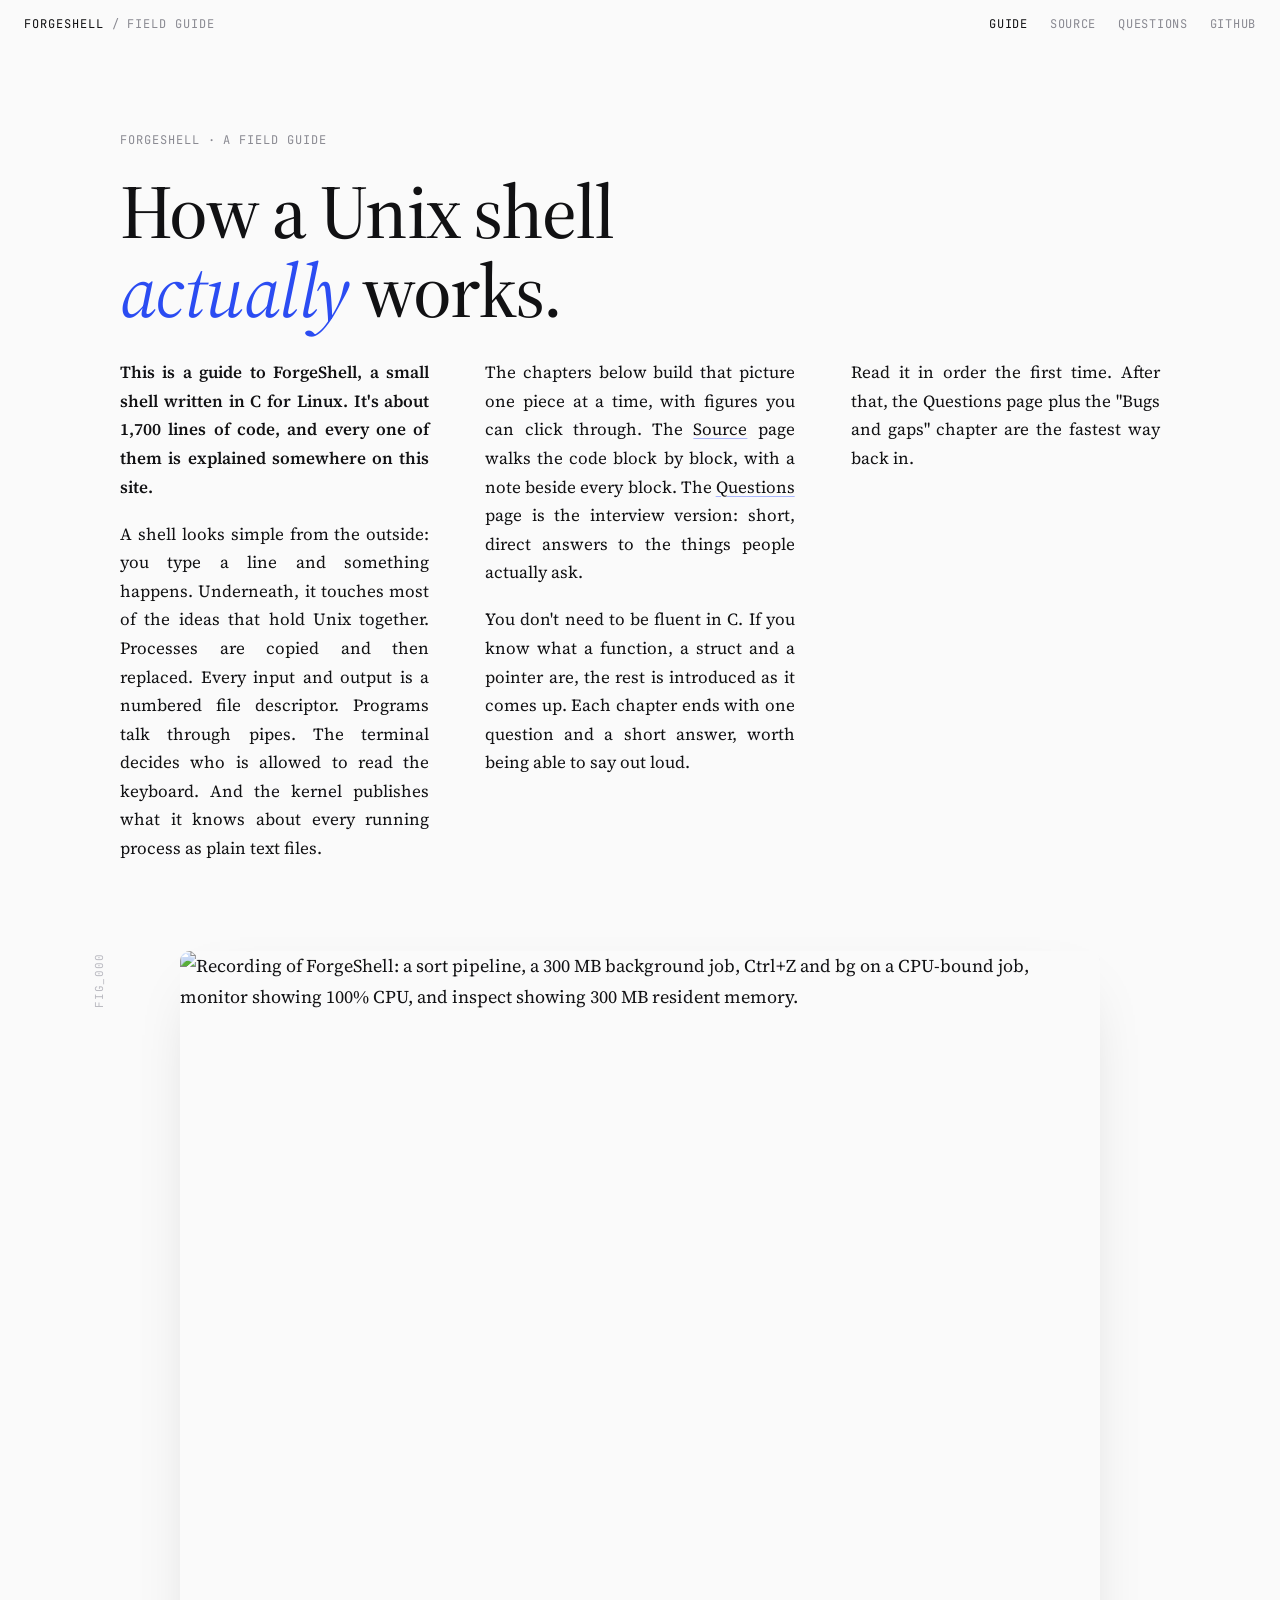
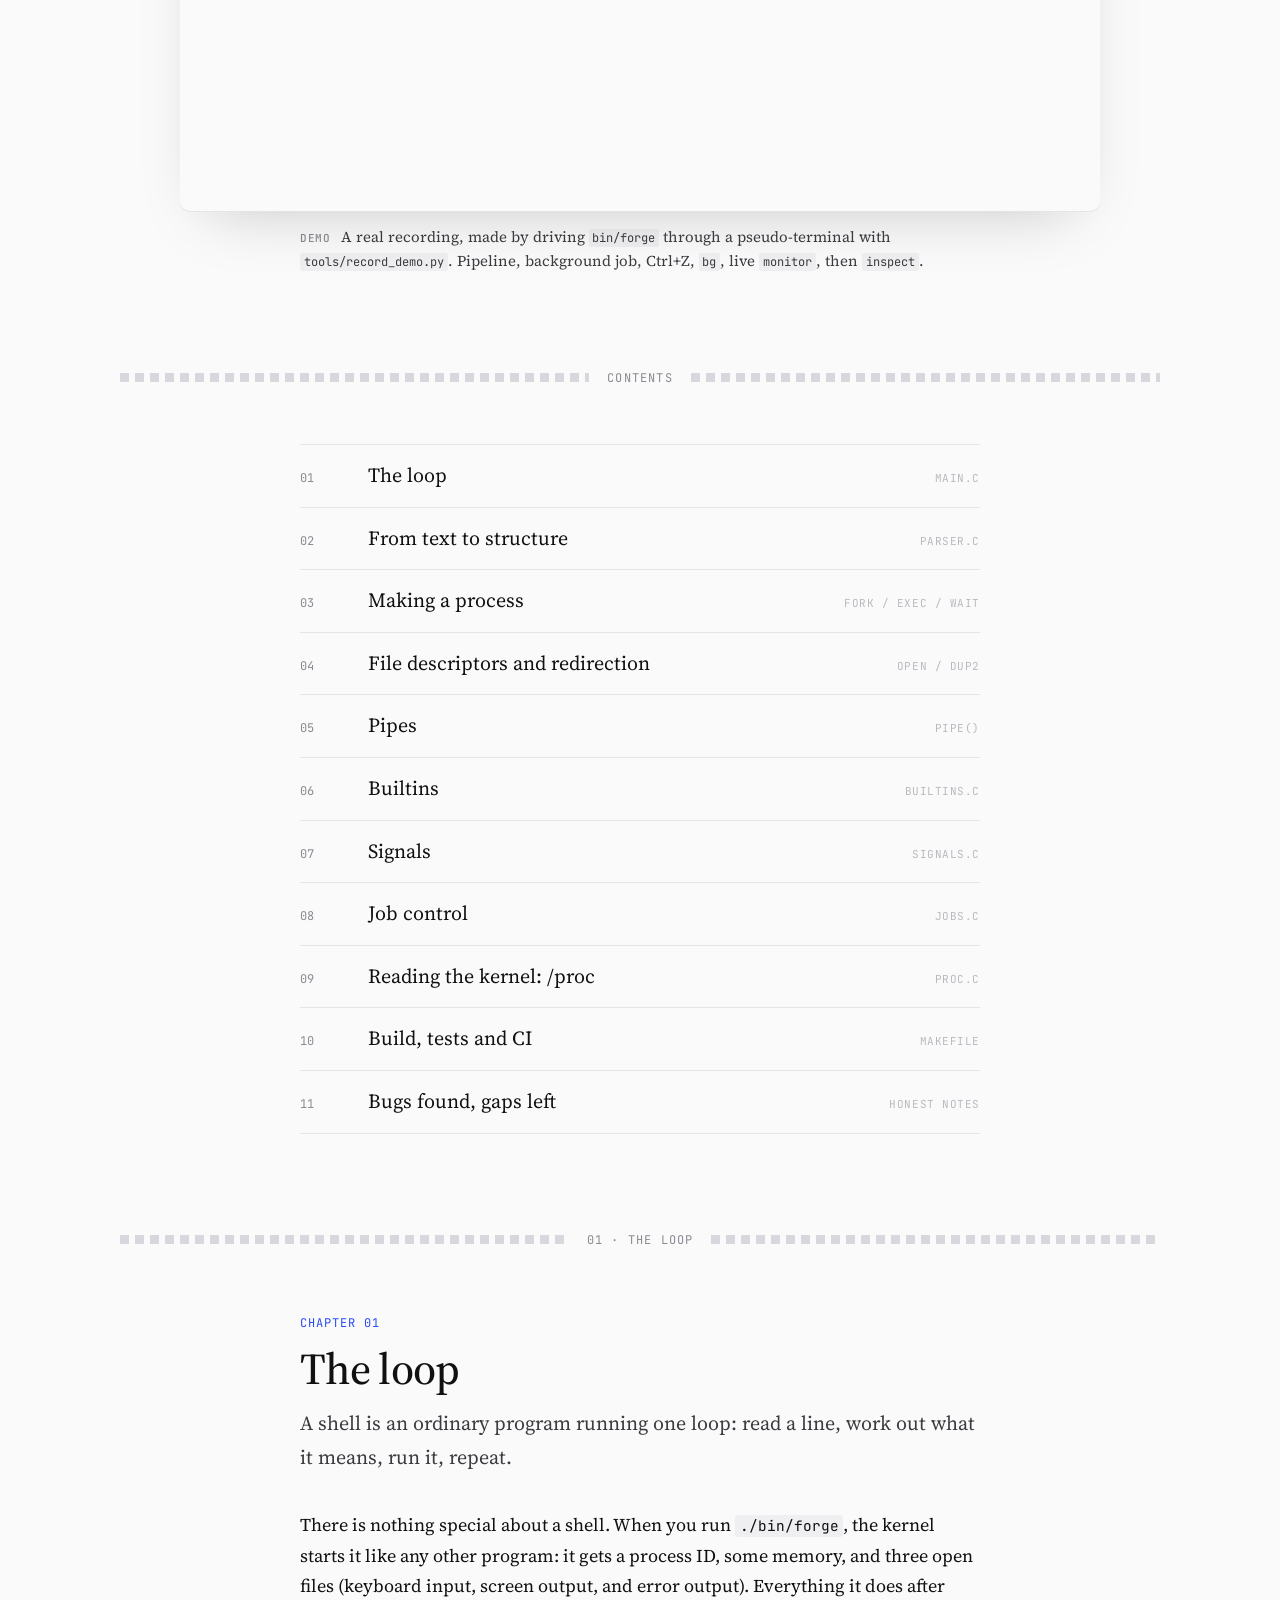
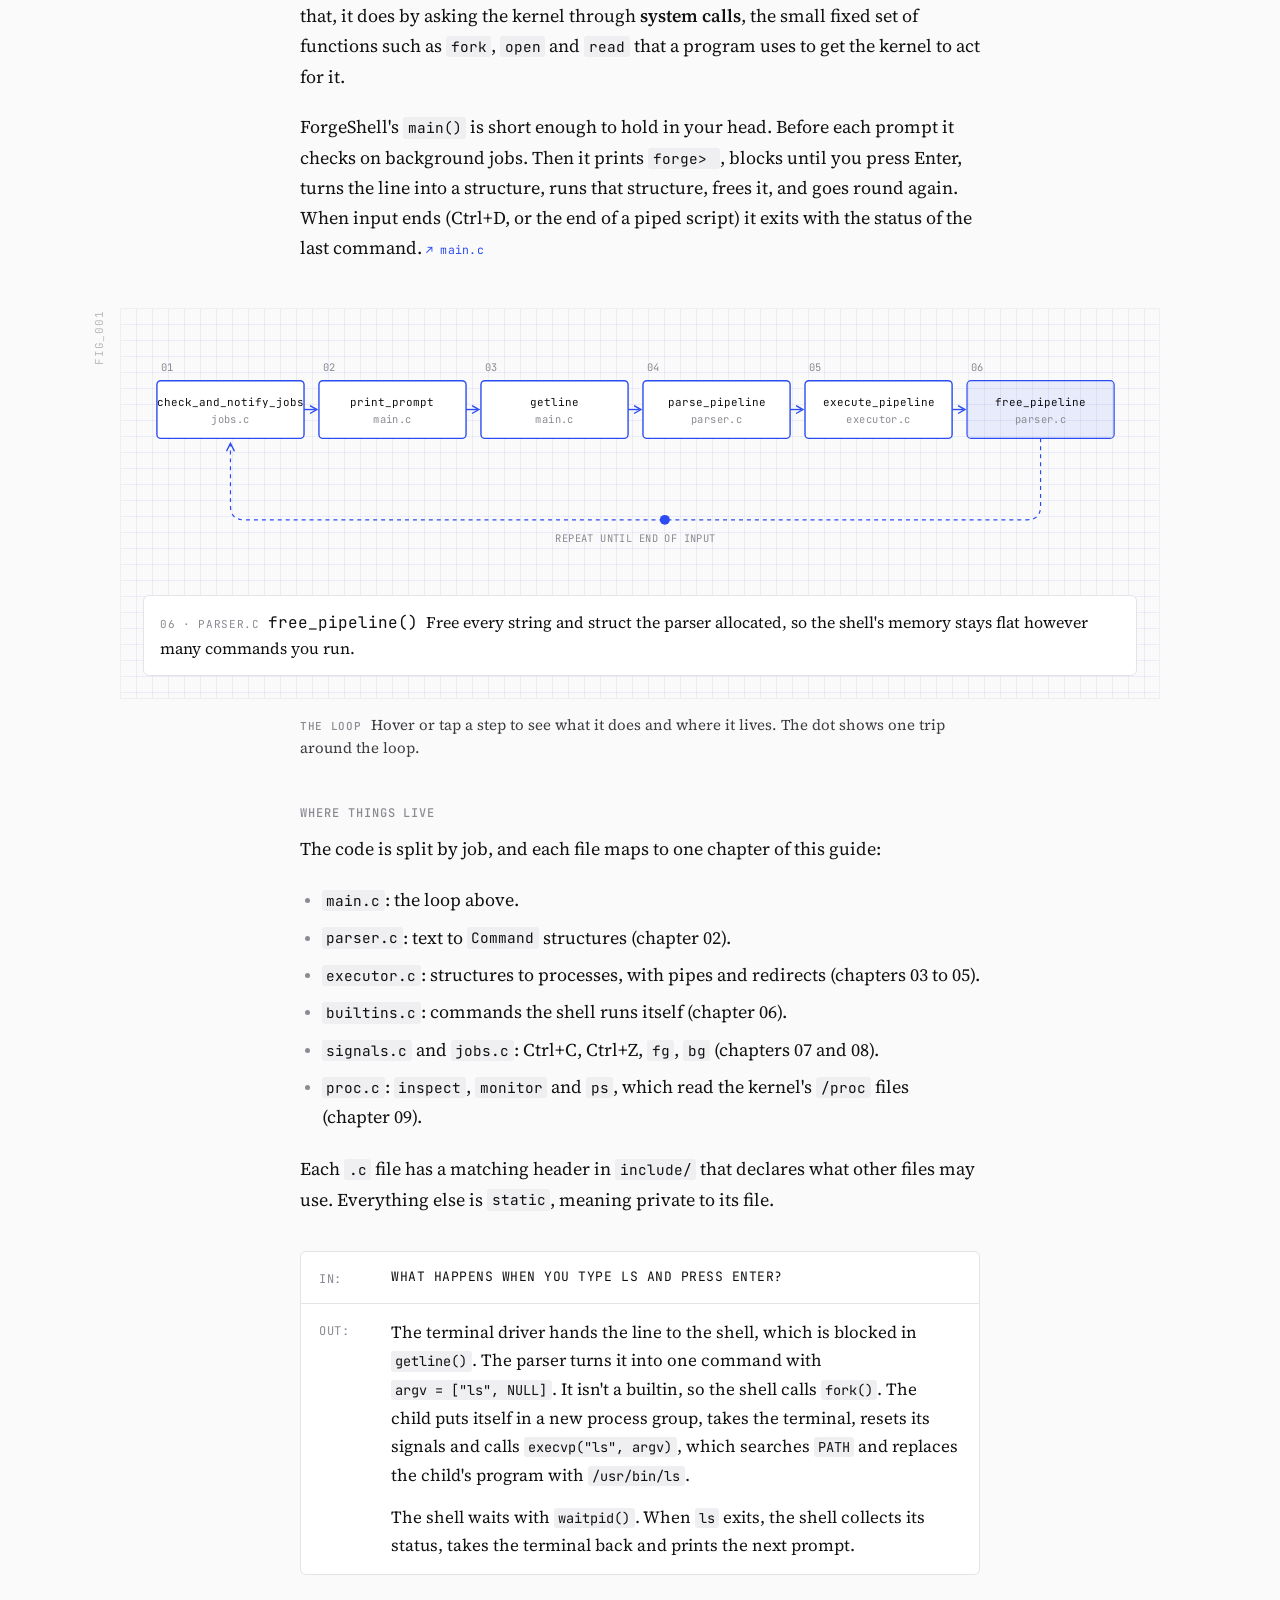
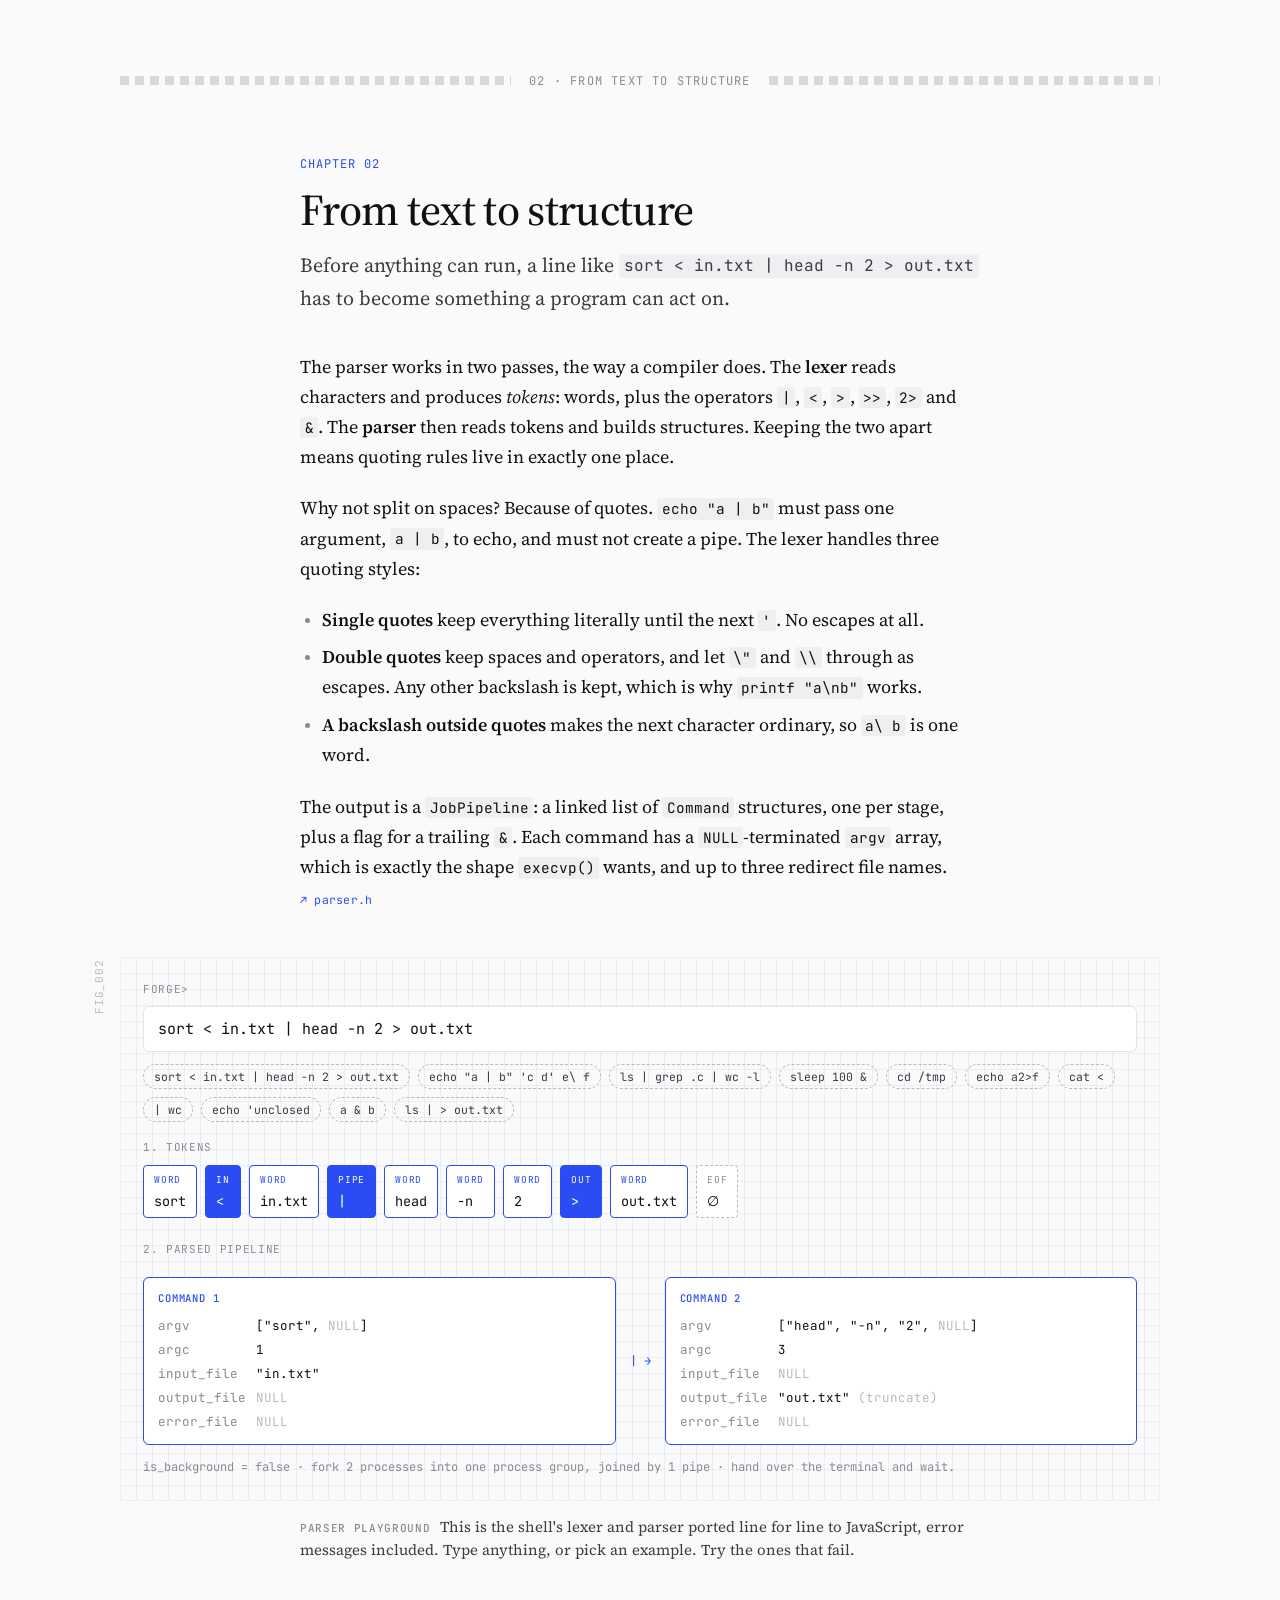
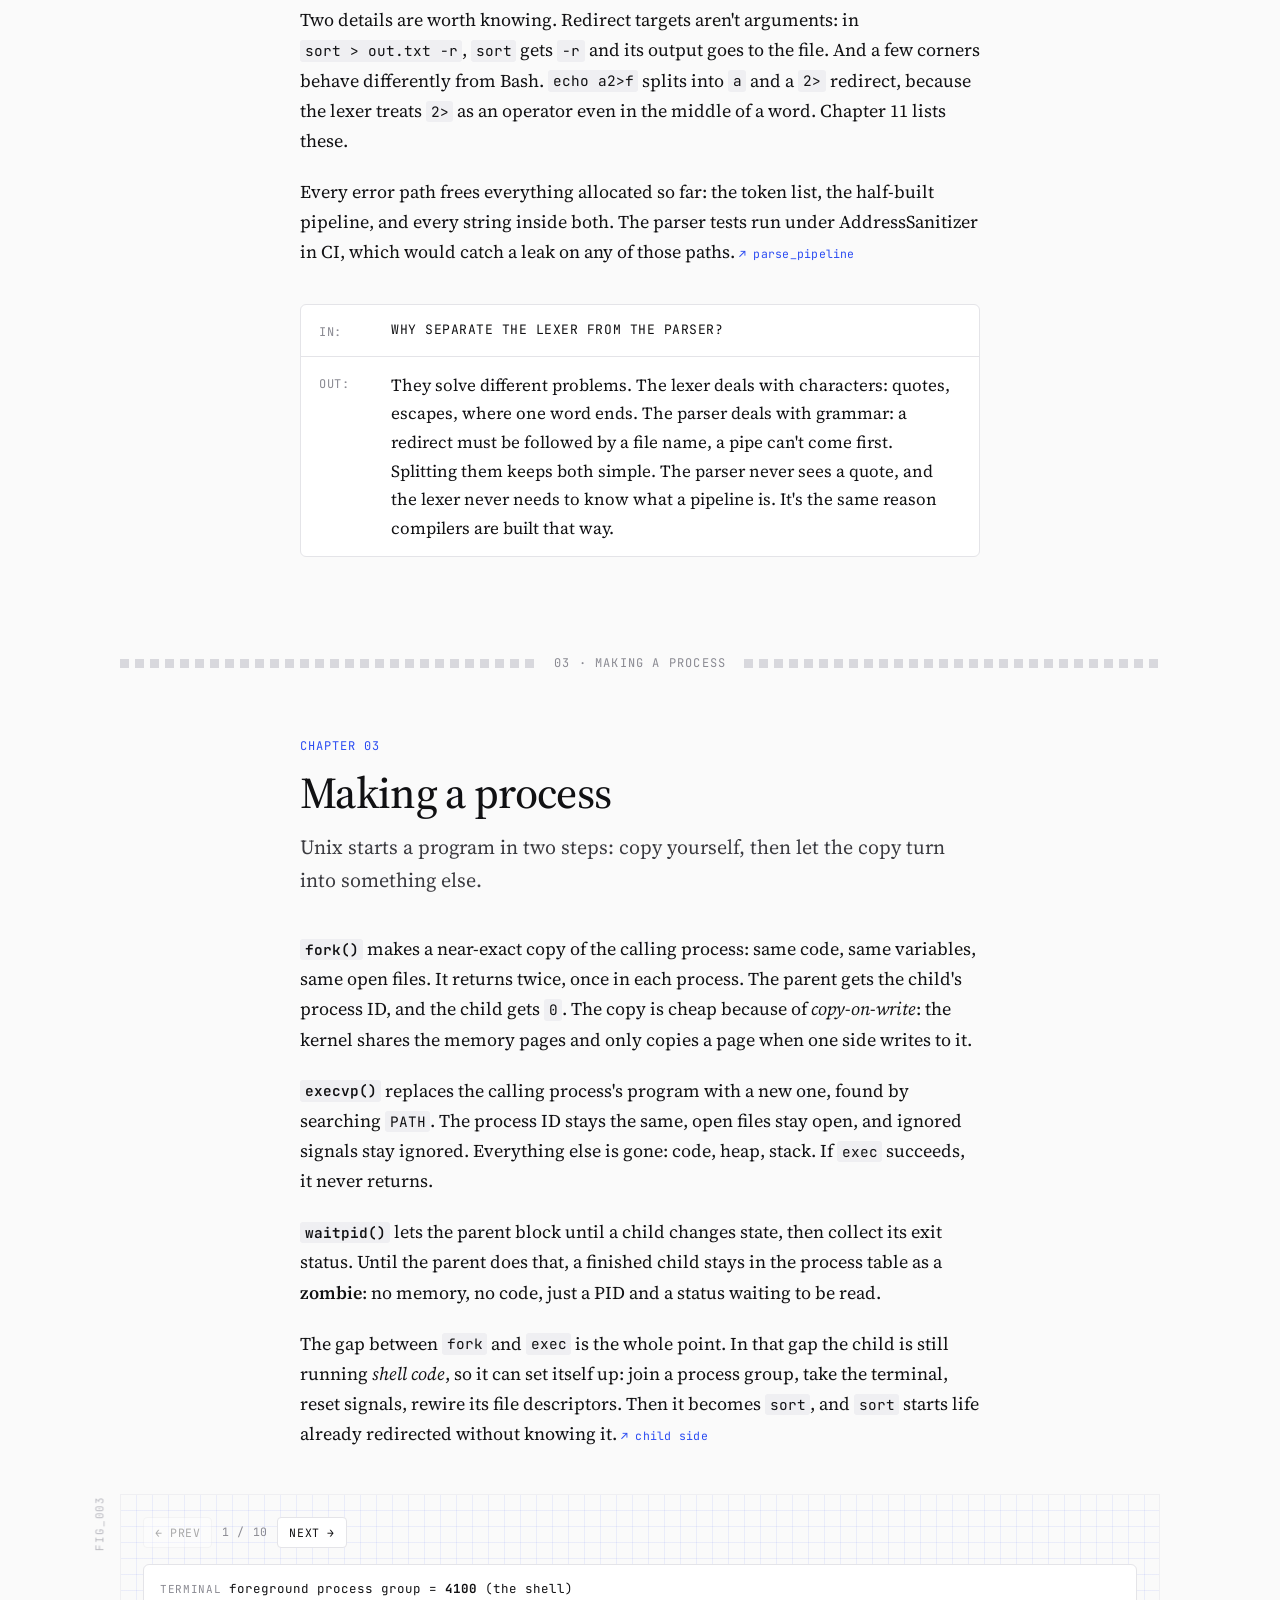
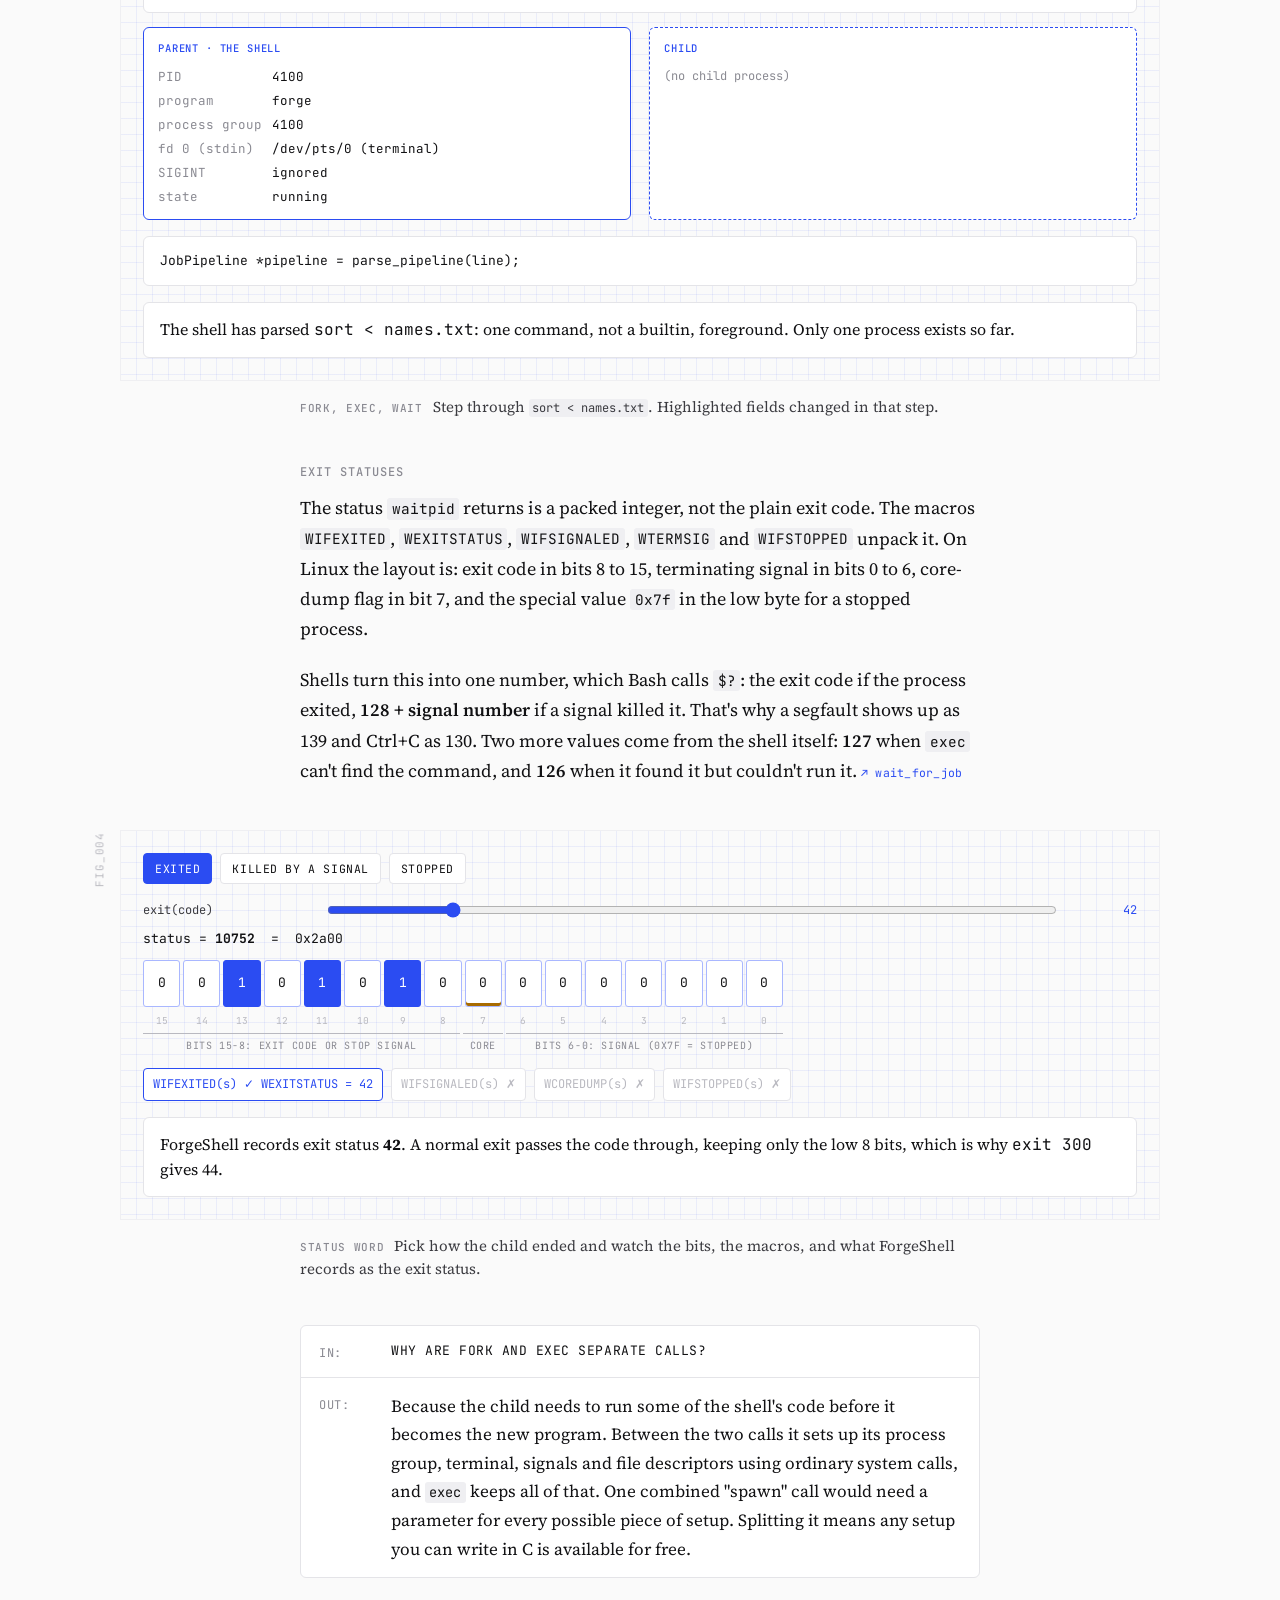
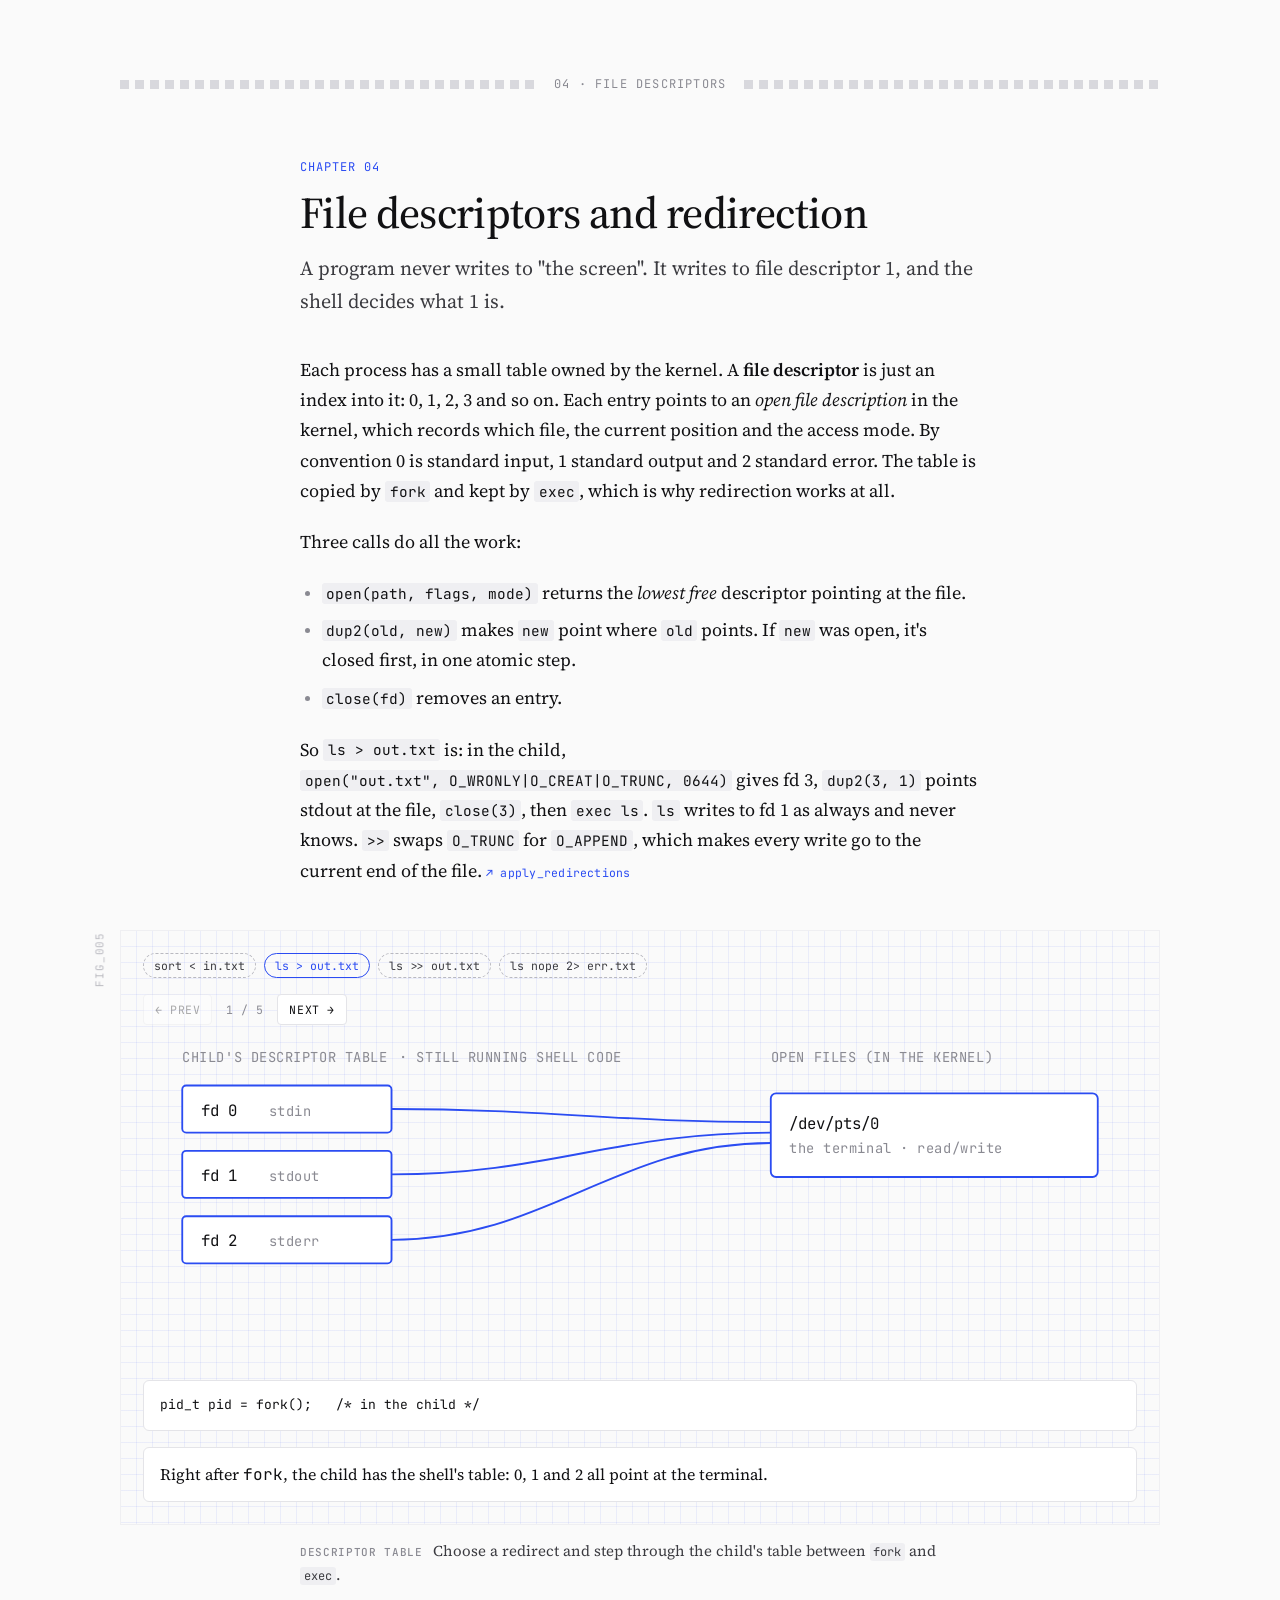
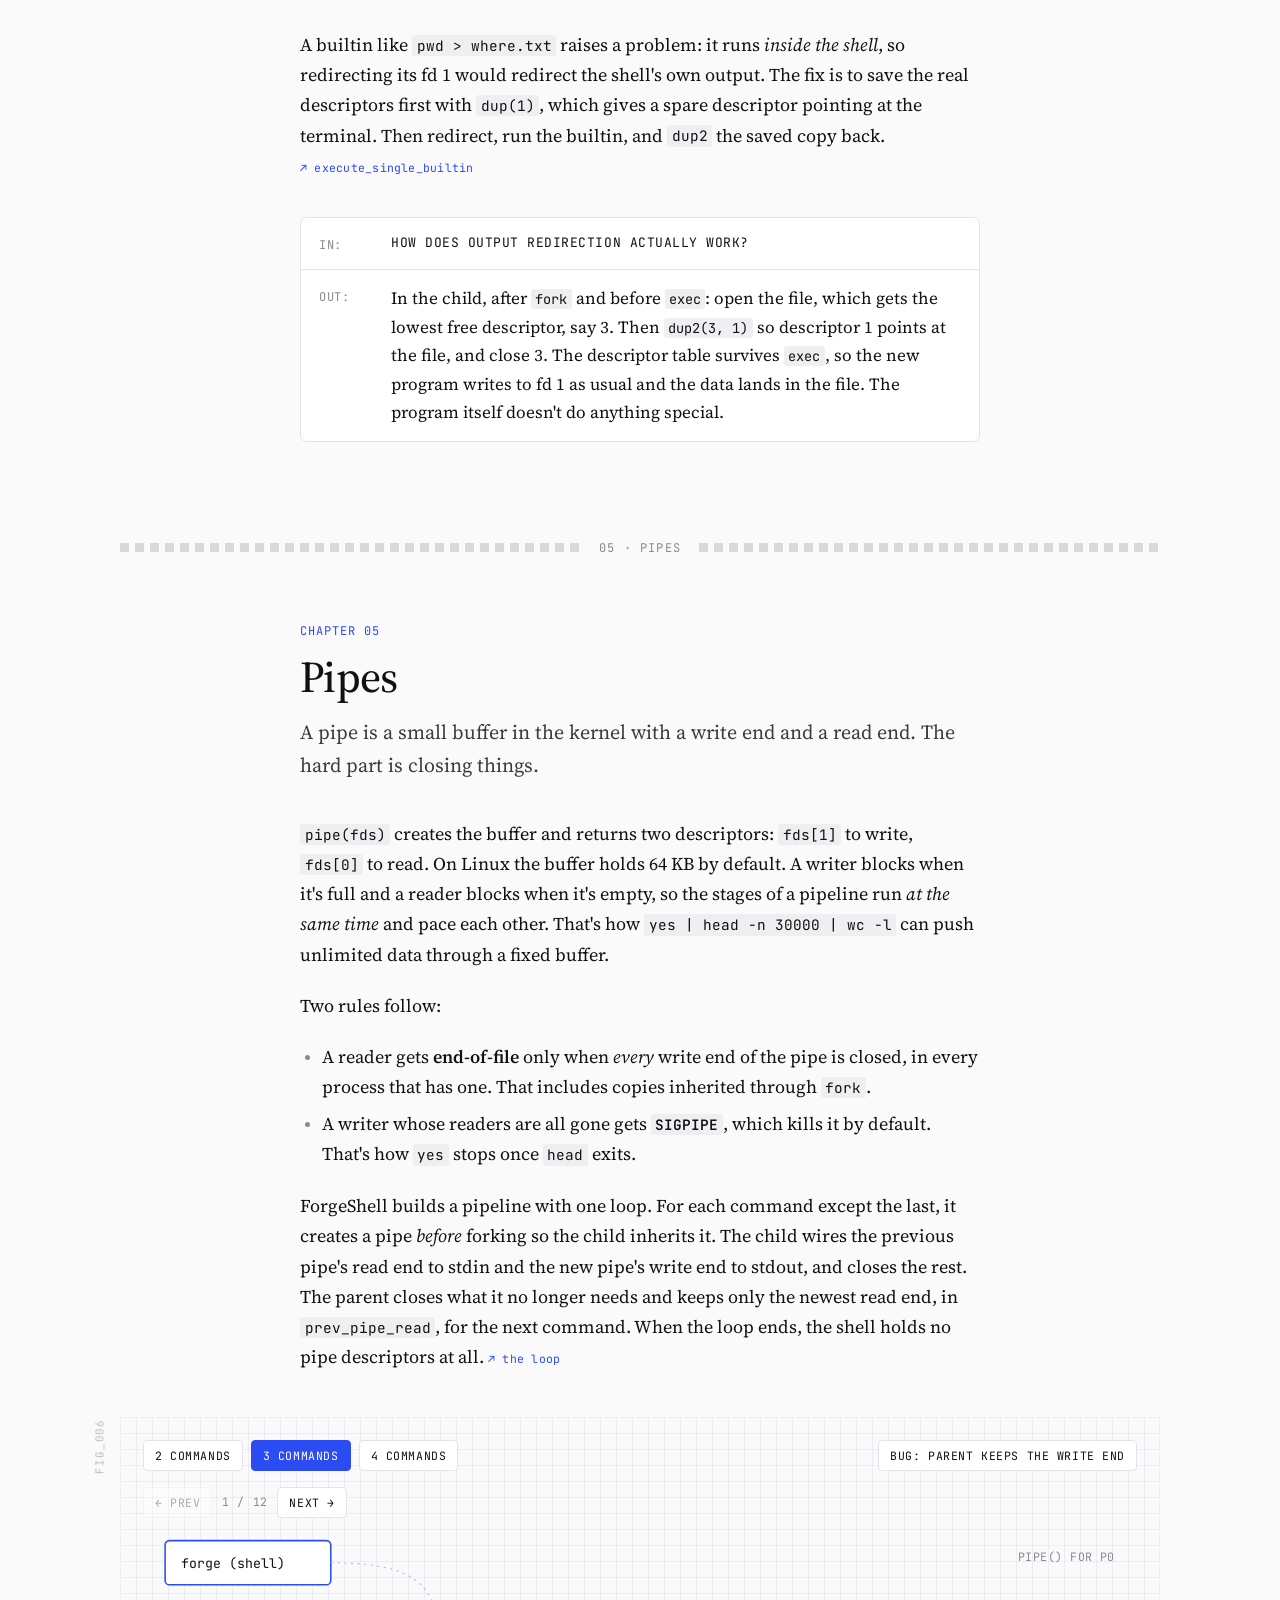
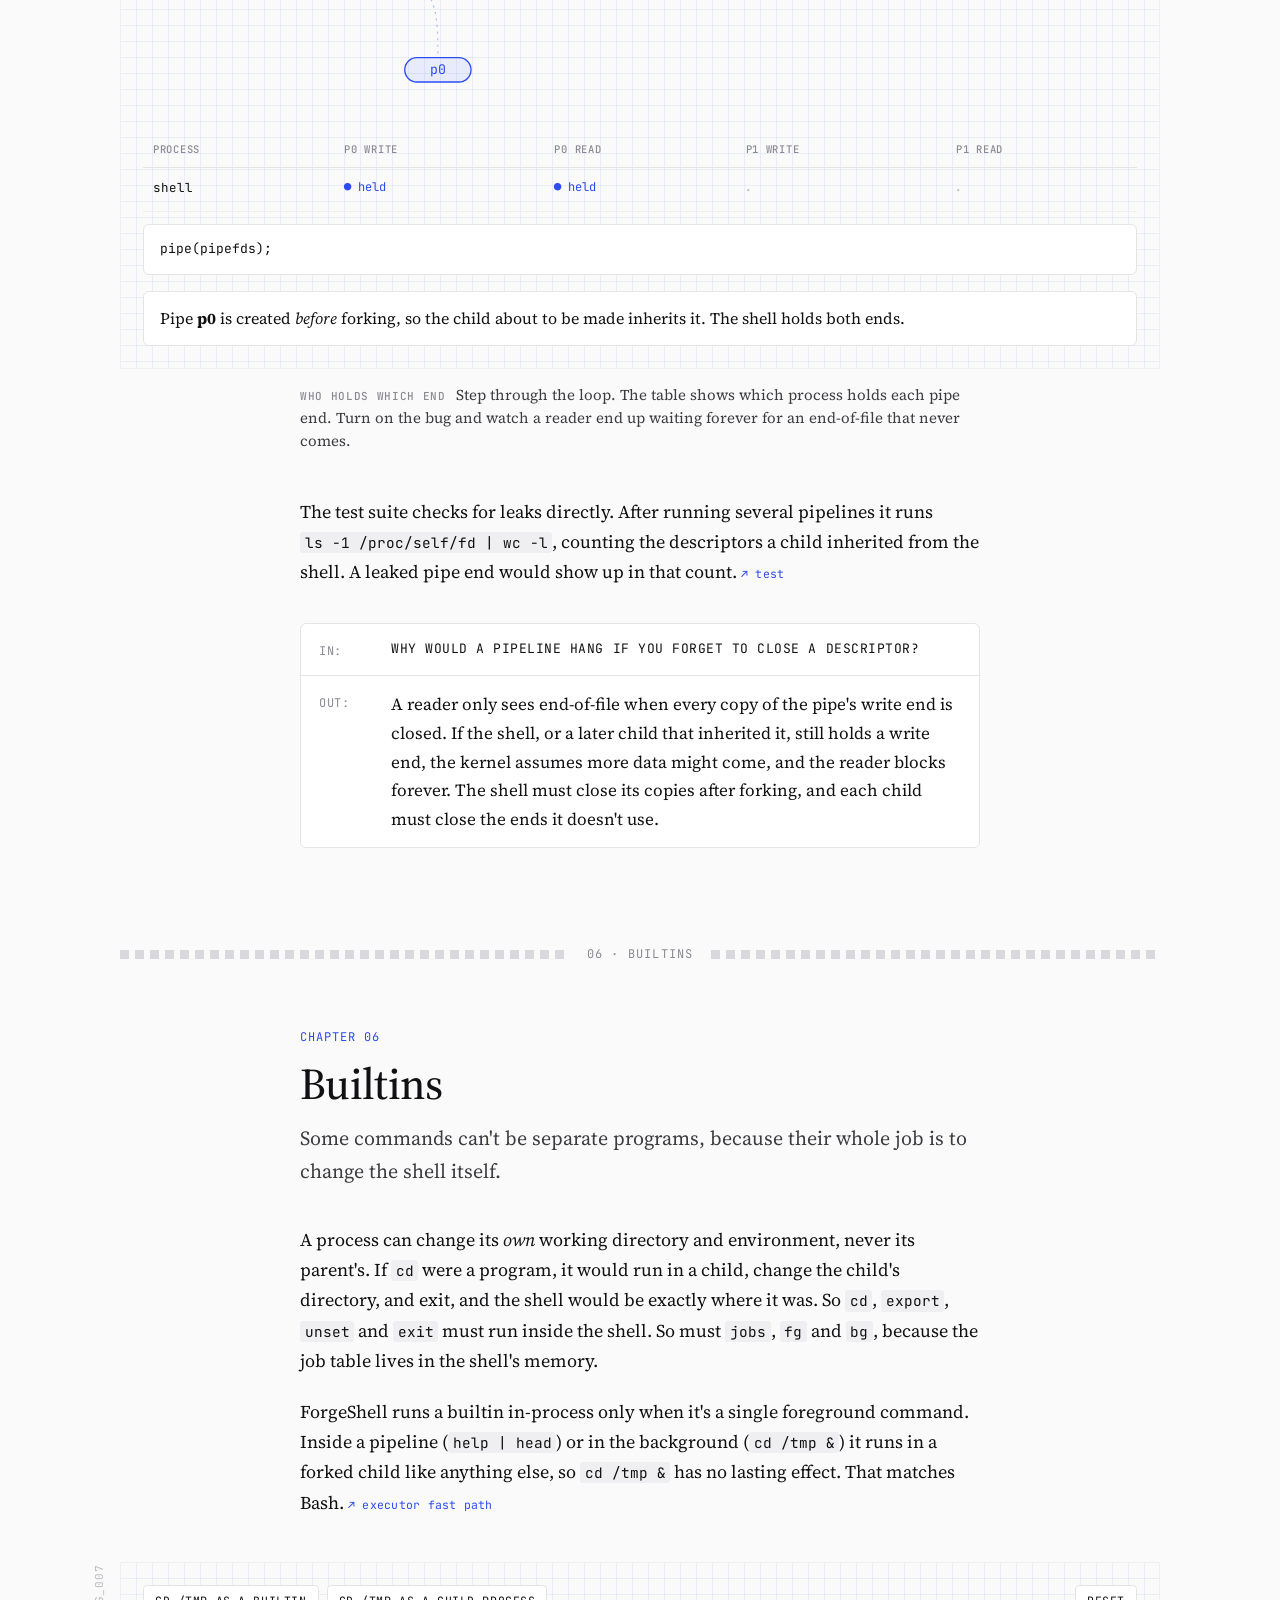
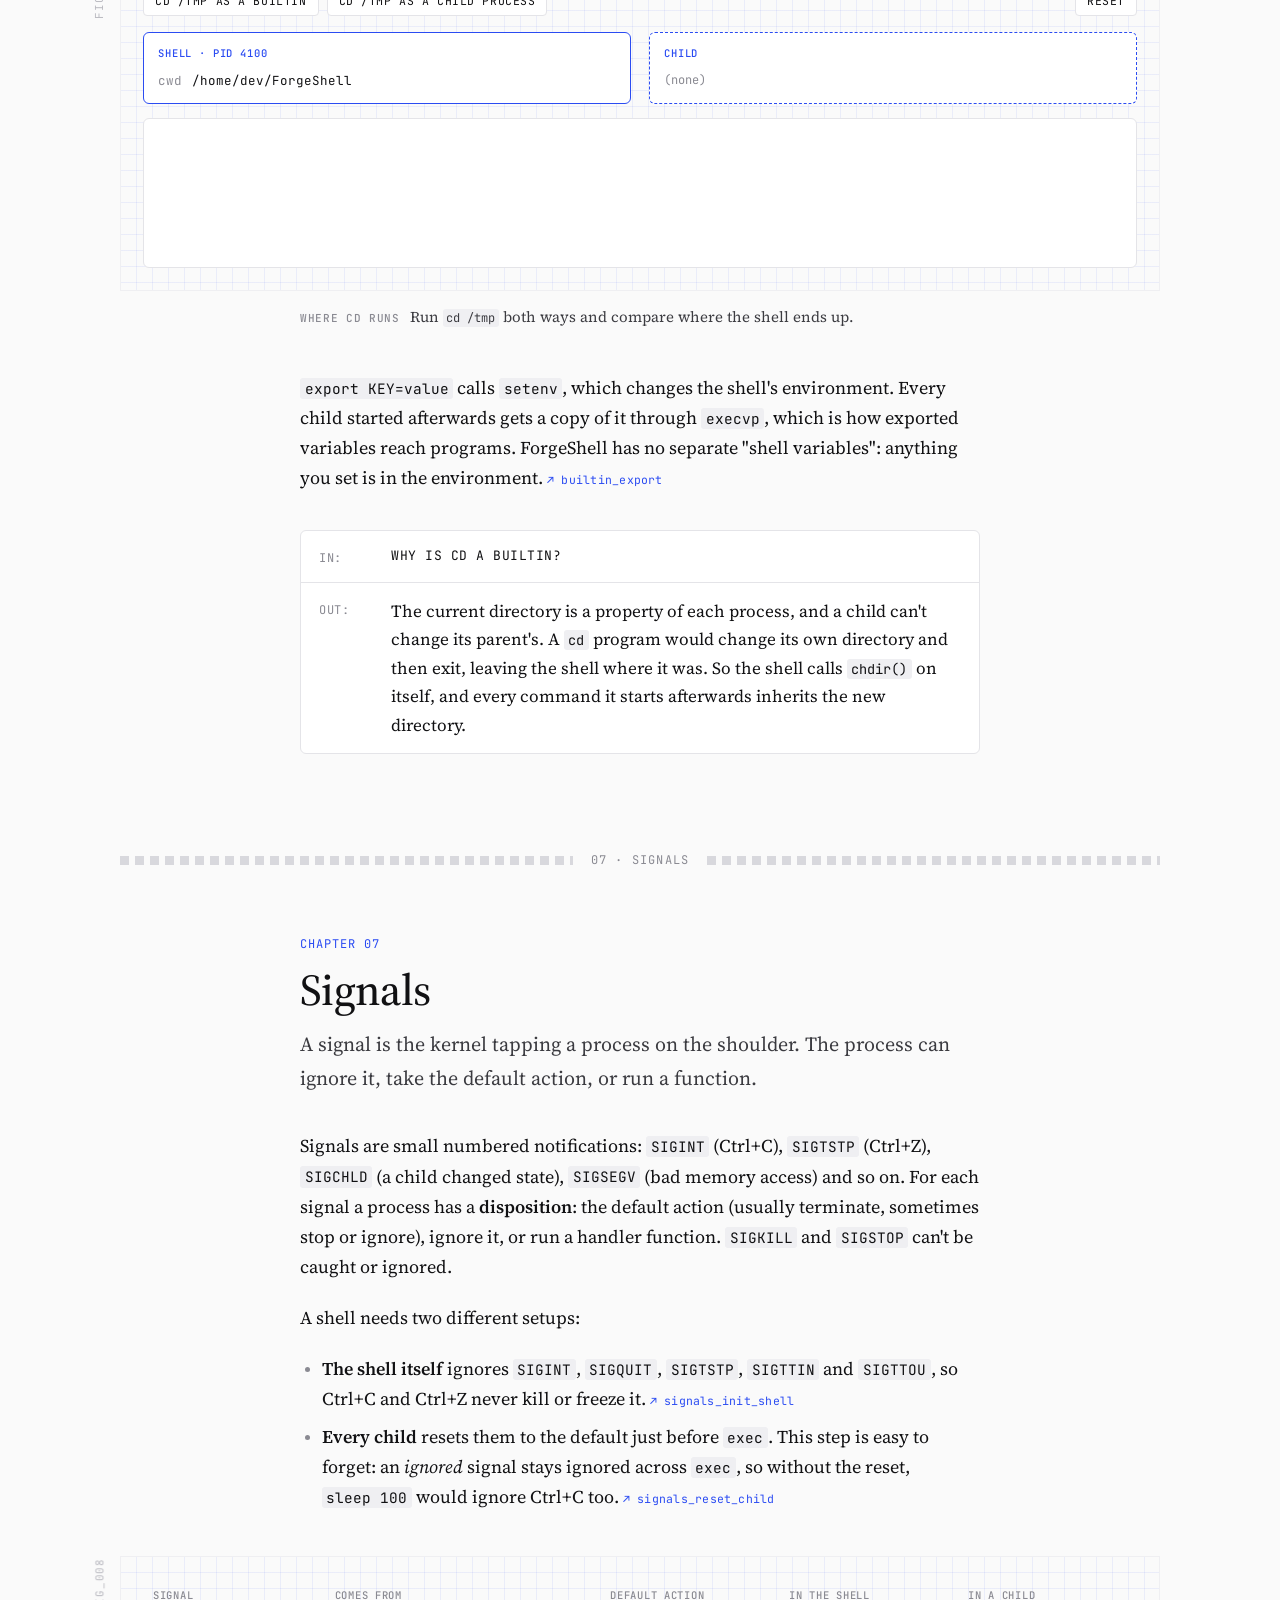
==== docs/index.html @ 51fb3e76 "docs: add the ForgeShell field guide site A static site in docs/ for GitHub Pages: - index.html: ele" ====
<!doctype html>
<html lang="en">
<head>
<meta charset="utf-8">
<meta name="viewport" content="width=device-width, initial-scale=1, viewport-fit=cover">
<title>ForgeShell, explained</title>
<meta name="description" content="A field guide to ForgeShell, a Unix shell written in C: processes, file descriptors, pipes, signals, job control and /proc, with interactive figures.">
<link rel="preconnect" href="https://fonts.googleapis.com">
<link rel="preconnect" href="https://fonts.gstatic.com" crossorigin>
<link href="https://fonts.googleapis.com/css2?family=JetBrains+Mono:wght@400;500;600&family=Source+Serif+4:ital,opsz,wght@0,8..60,400;0,8..60,500;0,8..60,600;0,8..60,700;1,8..60,400;1,8..60,500&display=swap" rel="stylesheet">
<link rel="stylesheet" href="assets/style.css">
</head>
<body>

<header class="topbar">
  <a class="brand" href="index.html">ForgeShell <span>/ field guide</span></a>
  <nav class="nav">
    <a href="index.html" aria-current="page">Guide</a>
    <a href="source.html">Source</a>
    <a href="questions.html">Questions</a>
    <a href="https://github.com/JeyaVardhan-L/ForgeShell">GitHub</a>
  </nav>
</header>

<main class="page">

<section class="cover wide">
  <p class="eyebrow">ForgeShell &middot; a field guide</p>
  <h1>How a Unix shell <em>actually</em> works.</h1>
  <div class="columns">
    <p>This is a guide to ForgeShell, a small shell written in C for Linux. It's about 1,700 lines of code, and every one of them is explained somewhere on this site.</p>
    <p>A shell looks simple from the outside: you type a line and something happens. Underneath, it touches most of the ideas that hold Unix together. Processes are copied and then replaced. Every input and output is a numbered file descriptor. Programs talk through pipes. The terminal decides who is allowed to read the keyboard. And the kernel publishes what it knows about every running process as plain text files.</p>
    <p>The chapters below build that picture one piece at a time, with figures you can click through. The <a href="source.html">Source</a> page walks the code block by block, with a note beside every block. The <a href="questions.html">Questions</a> page is the interview version: short, direct answers to the things people actually ask.</p>
    <p>You don't need to be fluent in C. If you know what a function, a struct and a pointer are, the rest is introduced as it comes up. Each chapter ends with one question and a short answer, worth being able to say out loud.</p>
    <p>Read it in order the first time. After that, the Questions page plus the "Bugs and gaps" chapter are the fastest way back in.</p>
  </div>
</section>

<figure class="fig fig-demo">
  <span class="fig-label">FIG_000</span>
  <div class="fig-body"><img src="assets/demo.gif" width="920" height="860" alt="Recording of ForgeShell: a sort pipeline, a 300 MB background job, Ctrl+Z and bg on a CPU-bound job, monitor showing 100% CPU, and inspect showing 300 MB resident memory."></div>
  <figcaption><b>Demo</b> A real recording, made by driving <code>bin/forge</code> through a pseudo-terminal with <code>tools/record_demo.py</code>. Pipeline, background job, Ctrl+Z, <code>bg</code>, live <code>monitor</code>, then <code>inspect</code>.</figcaption>
</figure>

<div class="divider">Contents</div>

<ol class="toc measure">
  <li><a href="#loop"><span class="n">01</span><span class="t">The loop</span><span class="d">main.c</span></a></li>
  <li><a href="#parser"><span class="n">02</span><span class="t">From text to structure</span><span class="d">parser.c</span></a></li>
  <li><a href="#process"><span class="n">03</span><span class="t">Making a process</span><span class="d">fork / exec / wait</span></a></li>
  <li><a href="#fds"><span class="n">04</span><span class="t">File descriptors and redirection</span><span class="d">open / dup2</span></a></li>
  <li><a href="#pipes"><span class="n">05</span><span class="t">Pipes</span><span class="d">pipe()</span></a></li>
  <li><a href="#builtins"><span class="n">06</span><span class="t">Builtins</span><span class="d">builtins.c</span></a></li>
  <li><a href="#signals"><span class="n">07</span><span class="t">Signals</span><span class="d">signals.c</span></a></li>
  <li><a href="#jobs"><span class="n">08</span><span class="t">Job control</span><span class="d">jobs.c</span></a></li>
  <li><a href="#proc"><span class="n">09</span><span class="t">Reading the kernel: /proc</span><span class="d">proc.c</span></a></li>
  <li><a href="#build"><span class="n">10</span><span class="t">Build, tests and CI</span><span class="d">Makefile</span></a></li>
  <li><a href="#gaps"><span class="n">11</span><span class="t">Bugs found, gaps left</span><span class="d">honest notes</span></a></li>
</ol>

<!-- ================================================================== -->
<div class="divider">01 &middot; The loop</div>
<section class="chapter" id="loop">
  <header class="chapter-head">
    <span class="num">CHAPTER 01</span>
    <h2>The loop</h2>
    <p class="lede">A shell is an ordinary program running one loop: read a line, work out what it means, run it, repeat.</p>
  </header>
  <div class="prose">
    <p>There is nothing special about a shell. When you run <code>./bin/forge</code>, the kernel starts it like any other program: it gets a process ID, some memory, and three open files (keyboard input, screen output, and error output). Everything it does after that, it does by asking the kernel through <strong>system calls</strong>, the small fixed set of functions such as <code>fork</code>, <code>open</code> and <code>read</code> that a program uses to get the kernel to act for it.</p>
    <p>ForgeShell's <code>main()</code> is short enough to hold in your head. Before each prompt it checks on background jobs. Then it prints <code>forge&gt; </code>, blocks until you press Enter, turns the line into a structure, runs that structure, frees it, and goes round again. When input ends (Ctrl+D, or the end of a piped script) it exits with the status of the last command. <a class="srclink" href="source.html#src/main.c@while (1) {">main.c</a></p>
  </div>

  <figure class="fig" data-fig="loop">
    <span class="fig-label">FIG_001</span>
    <div class="fig-body"></div>
    <figcaption><b>The loop</b> Hover or tap a step to see what it does and where it lives. The dot shows one trip around the loop.</figcaption>
  </figure>

  <div class="prose">
    <h3>Where things live</h3>
    <p>The code is split by job, and each file maps to one chapter of this guide:</p>
    <ul>
      <li><code>main.c</code>: the loop above.</li>
      <li><code>parser.c</code>: text to <code>Command</code> structures (chapter 02).</li>
      <li><code>executor.c</code>: structures to processes, with pipes and redirects (chapters 03 to 05).</li>
      <li><code>builtins.c</code>: commands the shell runs itself (chapter 06).</li>
      <li><code>signals.c</code> and <code>jobs.c</code>: Ctrl+C, Ctrl+Z, <code>fg</code>, <code>bg</code> (chapters 07 and 08).</li>
      <li><code>proc.c</code>: <code>inspect</code>, <code>monitor</code> and <code>ps</code>, which read the kernel's <code>/proc</code> files (chapter 09).</li>
    </ul>
    <p>Each <code>.c</code> file has a matching header in <code>include/</code> that declares what other files may use. Everything else is <code>static</code>, meaning private to its file.</p>
  </div>

  <div class="qa">
    <div class="row"><span class="lab">IN:</span><span class="q">What happens when you type <code>ls</code> and press Enter?</span></div>
    <div class="row"><span class="lab">OUT:</span><div class="a">
      <p>The terminal driver hands the line to the shell, which is blocked in <code>getline()</code>. The parser turns it into one command with <code>argv = ["ls", NULL]</code>. It isn't a builtin, so the shell calls <code>fork()</code>. The child puts itself in a new process group, takes the terminal, resets its signals and calls <code>execvp("ls", argv)</code>, which searches <code>PATH</code> and replaces the child's program with <code>/usr/bin/ls</code>.</p>
      <p>The shell waits with <code>waitpid()</code>. When <code>ls</code> exits, the shell collects its status, takes the terminal back and prints the next prompt.</p>
    </div></div>
  </div>
</section>

<!-- ================================================================== -->
<div class="divider">02 &middot; From text to structure</div>
<section class="chapter" id="parser">
  <header class="chapter-head">
    <span class="num">CHAPTER 02</span>
    <h2>From text to structure</h2>
    <p class="lede">Before anything can run, a line like <code>sort &lt; in.txt | head -n 2 &gt; out.txt</code> has to become something a program can act on.</p>
  </header>
  <div class="prose">
    <p>The parser works in two passes, the way a compiler does. The <strong>lexer</strong> reads characters and produces <em>tokens</em>: words, plus the operators <code>|</code>, <code>&lt;</code>, <code>&gt;</code>, <code>&gt;&gt;</code>, <code>2&gt;</code> and <code>&amp;</code>. The <strong>parser</strong> then reads tokens and builds structures. Keeping the two apart means quoting rules live in exactly one place.</p>
    <p>Why not split on spaces? Because of quotes. <code>echo "a | b"</code> must pass one argument, <code>a | b</code>, to echo, and must not create a pipe. The lexer handles three quoting styles:</p>
    <ul>
      <li><strong>Single quotes</strong> keep everything literally until the next <code>'</code>. No escapes at all.</li>
      <li><strong>Double quotes</strong> keep spaces and operators, and let <code>\"</code> and <code>\\</code> through as escapes. Any other backslash is kept, which is why <code>printf "a\nb"</code> works.</li>
      <li><strong>A backslash outside quotes</strong> makes the next character ordinary, so <code>a\ b</code> is one word.</li>
    </ul>
    <p>The output is a <code>JobPipeline</code>: a linked list of <code>Command</code> structures, one per stage, plus a flag for a trailing <code>&amp;</code>. Each command has a <code>NULL</code>-terminated <code>argv</code> array, which is exactly the shape <code>execvp()</code> wants, and up to three redirect file names. <a class="srclink" href="source.html#include/parser.h">parser.h</a></p>
  </div>

  <figure class="fig" data-fig="parser">
    <span class="fig-label">FIG_002</span>
    <div class="fig-body"></div>
    <figcaption><b>Parser playground</b> This is the shell's lexer and parser ported line for line to JavaScript, error messages included. Type anything, or pick an example. Try the ones that fail.</figcaption>
  </figure>

  <div class="prose">
    <p>Two details are worth knowing. Redirect targets aren't arguments: in <code>sort &gt; out.txt -r</code>, <code>sort</code> gets <code>-r</code> and its output goes to the file. And a few corners behave differently from Bash. <code>echo a2&gt;f</code> splits into <code>a</code> and a <code>2&gt;</code> redirect, because the lexer treats <code>2&gt;</code> as an operator even in the middle of a word. Chapter 11 lists these.</p>
    <p>Every error path frees everything allocated so far: the token list, the half-built pipeline, and every string inside both. The parser tests run under AddressSanitizer in CI, which would catch a leak on any of those paths. <a class="srclink" href="source.html#src/parser.c@JobPipeline *parse_pipeline">parse_pipeline</a></p>
  </div>

  <div class="qa">
    <div class="row"><span class="lab">IN:</span><span class="q">Why separate the lexer from the parser?</span></div>
    <div class="row"><span class="lab">OUT:</span><div class="a">
      <p>They solve different problems. The lexer deals with characters: quotes, escapes, where one word ends. The parser deals with grammar: a redirect must be followed by a file name, a pipe can't come first. Splitting them keeps both simple. The parser never sees a quote, and the lexer never needs to know what a pipeline is. It's the same reason compilers are built that way.</p>
    </div></div>
  </div>
</section>

<!-- ================================================================== -->
<div class="divider">03 &middot; Making a process</div>
<section class="chapter" id="process">
  <header class="chapter-head">
    <span class="num">CHAPTER 03</span>
    <h2>Making a process</h2>
    <p class="lede">Unix starts a program in two steps: copy yourself, then let the copy turn into something else.</p>
  </header>
  <div class="prose">
    <p><strong><code>fork()</code></strong> makes a near-exact copy of the calling process: same code, same variables, same open files. It returns twice, once in each process. The parent gets the child's process ID, and the child gets <code>0</code>. The copy is cheap because of <em>copy-on-write</em>: the kernel shares the memory pages and only copies a page when one side writes to it.</p>
    <p><strong><code>execvp()</code></strong> replaces the calling process's program with a new one, found by searching <code>PATH</code>. The process ID stays the same, open files stay open, and ignored signals stay ignored. Everything else is gone: code, heap, stack. If <code>exec</code> succeeds, it never returns.</p>
    <p><strong><code>waitpid()</code></strong> lets the parent block until a child changes state, then collect its exit status. Until the parent does that, a finished child stays in the process table as a <strong>zombie</strong>: no memory, no code, just a PID and a status waiting to be read.</p>
    <p>The gap between <code>fork</code> and <code>exec</code> is the whole point. In that gap the child is still running <em>shell code</em>, so it can set itself up: join a process group, take the terminal, reset signals, rewire its file descriptors. Then it becomes <code>sort</code>, and <code>sort</code> starts life already redirected without knowing it. <a class="srclink" href="source.html#src/executor.c@if (pid == 0) {">child side</a></p>
  </div>

  <figure class="fig" data-fig="forkexec">
    <span class="fig-label">FIG_003</span>
    <div class="fig-body"></div>
    <figcaption><b>fork, exec, wait</b> Step through <code>sort &lt; names.txt</code>. Highlighted fields changed in that step.</figcaption>
  </figure>

  <div class="prose">
    <h3>Exit statuses</h3>
    <p>The status <code>waitpid</code> returns is a packed integer, not the plain exit code. The macros <code>WIFEXITED</code>, <code>WEXITSTATUS</code>, <code>WIFSIGNALED</code>, <code>WTERMSIG</code> and <code>WIFSTOPPED</code> unpack it. On Linux the layout is: exit code in bits 8 to 15, terminating signal in bits 0 to 6, core-dump flag in bit 7, and the special value <code>0x7f</code> in the low byte for a stopped process.</p>
    <p>Shells turn this into one number, which Bash calls <code>$?</code>: the exit code if the process exited, <strong>128 + signal number</strong> if a signal killed it. That's why a segfault shows up as 139 and Ctrl+C as 130. Two more values come from the shell itself: <strong>127</strong> when <code>exec</code> can't find the command, and <strong>126</strong> when it found it but couldn't run it. <a class="srclink" href="source.html#src/jobs.c@if (job_is_completed(job)) {">wait_for_job</a></p>
  </div>

  <figure class="fig" data-fig="status">
    <span class="fig-label">FIG_004</span>
    <div class="fig-body"></div>
    <figcaption><b>Status word</b> Pick how the child ended and watch the bits, the macros, and what ForgeShell records as the exit status.</figcaption>
  </figure>

  <div class="qa">
    <div class="row"><span class="lab">IN:</span><span class="q">Why are fork and exec separate calls?</span></div>
    <div class="row"><span class="lab">OUT:</span><div class="a">
      <p>Because the child needs to run some of the shell's code before it becomes the new program. Between the two calls it sets up its process group, terminal, signals and file descriptors using ordinary system calls, and <code>exec</code> keeps all of that. One combined "spawn" call would need a parameter for every possible piece of setup. Splitting it means any setup you can write in C is available for free.</p>
    </div></div>
  </div>
</section>

<!-- ================================================================== -->
<div class="divider">04 &middot; File descriptors</div>
<section class="chapter" id="fds">
  <header class="chapter-head">
    <span class="num">CHAPTER 04</span>
    <h2>File descriptors and redirection</h2>
    <p class="lede">A program never writes to "the screen". It writes to file descriptor 1, and the shell decides what 1 is.</p>
  </header>
  <div class="prose">
    <p>Each process has a small table owned by the kernel. A <strong>file descriptor</strong> is just an index into it: 0, 1, 2, 3 and so on. Each entry points to an <em>open file description</em> in the kernel, which records which file, the current position and the access mode. By convention 0 is standard input, 1 standard output and 2 standard error. The table is copied by <code>fork</code> and kept by <code>exec</code>, which is why redirection works at all.</p>
    <p>Three calls do all the work:</p>
    <ul>
      <li><code>open(path, flags, mode)</code> returns the <em>lowest free</em> descriptor pointing at the file.</li>
      <li><code>dup2(old, new)</code> makes <code>new</code> point where <code>old</code> points. If <code>new</code> was open, it's closed first, in one atomic step.</li>
      <li><code>close(fd)</code> removes an entry.</li>
    </ul>
    <p>So <code>ls &gt; out.txt</code> is: in the child, <code>open("out.txt", O_WRONLY|O_CREAT|O_TRUNC, 0644)</code> gives fd 3, <code>dup2(3, 1)</code> points stdout at the file, <code>close(3)</code>, then <code>exec ls</code>. <code>ls</code> writes to fd 1 as always and never knows. <code>&gt;&gt;</code> swaps <code>O_TRUNC</code> for <code>O_APPEND</code>, which makes every write go to the current end of the file. <a class="srclink" href="source.html#src/executor.c@int apply_redirections">apply_redirections</a></p>
  </div>

  <figure class="fig" data-fig="fds">
    <span class="fig-label">FIG_005</span>
    <div class="fig-body"></div>
    <figcaption><b>Descriptor table</b> Choose a redirect and step through the child's table between <code>fork</code> and <code>exec</code>.</figcaption>
  </figure>

  <div class="prose">
    <p>A builtin like <code>pwd &gt; where.txt</code> raises a problem: it runs <em>inside the shell</em>, so redirecting its fd 1 would redirect the shell's own output. The fix is to save the real descriptors first with <code>dup(1)</code>, which gives a spare descriptor pointing at the terminal. Then redirect, run the builtin, and <code>dup2</code> the saved copy back. <a class="srclink" href="source.html#src/executor.c@static int execute_single_builtin">execute_single_builtin</a></p>
  </div>

  <div class="qa">
    <div class="row"><span class="lab">IN:</span><span class="q">How does output redirection actually work?</span></div>
    <div class="row"><span class="lab">OUT:</span><div class="a">
      <p>In the child, after <code>fork</code> and before <code>exec</code>: open the file, which gets the lowest free descriptor, say 3. Then <code>dup2(3, 1)</code> so descriptor 1 points at the file, and close 3. The descriptor table survives <code>exec</code>, so the new program writes to fd 1 as usual and the data lands in the file. The program itself doesn't do anything special.</p>
    </div></div>
  </div>
</section>

<!-- ================================================================== -->
<div class="divider">05 &middot; Pipes</div>
<section class="chapter" id="pipes">
  <header class="chapter-head">
    <span class="num">CHAPTER 05</span>
    <h2>Pipes</h2>
    <p class="lede">A pipe is a small buffer in the kernel with a write end and a read end. The hard part is closing things.</p>
  </header>
  <div class="prose">
    <p><code>pipe(fds)</code> creates the buffer and returns two descriptors: <code>fds[1]</code> to write, <code>fds[0]</code> to read. On Linux the buffer holds 64 KB by default. A writer blocks when it's full and a reader blocks when it's empty, so the stages of a pipeline run <em>at the same time</em> and pace each other. That's how <code>yes | head -n 30000 | wc -l</code> can push unlimited data through a fixed buffer.</p>
    <p>Two rules follow:</p>
    <ul>
      <li>A reader gets <strong>end-of-file</strong> only when <em>every</em> write end of the pipe is closed, in every process that has one. That includes copies inherited through <code>fork</code>.</li>
      <li>A writer whose readers are all gone gets <strong><code>SIGPIPE</code></strong>, which kills it by default. That's how <code>yes</code> stops once <code>head</code> exits.</li>
    </ul>
    <p>ForgeShell builds a pipeline with one loop. For each command except the last, it creates a pipe <em>before</em> forking so the child inherits it. The child wires the previous pipe's read end to stdin and the new pipe's write end to stdout, and closes the rest. The parent closes what it no longer needs and keeps only the newest read end, in <code>prev_pipe_read</code>, for the next command. When the loop ends, the shell holds no pipe descriptors at all. <a class="srclink" href="source.html#src/executor.c@for (int i = 0; i < num_cmds; i++, cmd = cmd->next) {">the loop</a></p>
  </div>

  <figure class="fig" data-fig="pipes">
    <span class="fig-label">FIG_006</span>
    <div class="fig-body"></div>
    <figcaption><b>Who holds which end</b> Step through the loop. The table shows which process holds each pipe end. Turn on the bug and watch a reader end up waiting forever for an end-of-file that never comes.</figcaption>
  </figure>

  <div class="prose">
    <p>The test suite checks for leaks directly. After running several pipelines it runs <code>ls -1 /proc/self/fd | wc -l</code>, counting the descriptors a child inherited from the shell. A leaked pipe end would show up in that count. <a class="srclink" href="source.html#tests/test_runner.py@def test_descriptor_closure">test</a></p>
  </div>

  <div class="qa">
    <div class="row"><span class="lab">IN:</span><span class="q">Why would a pipeline hang if you forget to close a descriptor?</span></div>
    <div class="row"><span class="lab">OUT:</span><div class="a">
      <p>A reader only sees end-of-file when every copy of the pipe's write end is closed. If the shell, or a later child that inherited it, still holds a write end, the kernel assumes more data might come, and the reader blocks forever. The shell must close its copies after forking, and each child must close the ends it doesn't use.</p>
    </div></div>
  </div>
</section>

<!-- ================================================================== -->
<div class="divider">06 &middot; Builtins</div>
<section class="chapter" id="builtins">
  <header class="chapter-head">
    <span class="num">CHAPTER 06</span>
    <h2>Builtins</h2>
    <p class="lede">Some commands can't be separate programs, because their whole job is to change the shell itself.</p>
  </header>
  <div class="prose">
    <p>A process can change its <em>own</em> working directory and environment, never its parent's. If <code>cd</code> were a program, it would run in a child, change the child's directory, and exit, and the shell would be exactly where it was. So <code>cd</code>, <code>export</code>, <code>unset</code> and <code>exit</code> must run inside the shell. So must <code>jobs</code>, <code>fg</code> and <code>bg</code>, because the job table lives in the shell's memory.</p>
    <p>ForgeShell runs a builtin in-process only when it's a single foreground command. Inside a pipeline (<code>help | head</code>) or in the background (<code>cd /tmp &amp;</code>) it runs in a forked child like anything else, so <code>cd /tmp &amp;</code> has no lasting effect. That matches Bash. <a class="srclink" href="source.html#src/executor.c@/* If it's a single command and it's a builtin">executor fast path</a></p>
  </div>

  <figure class="fig" data-fig="builtin">
    <span class="fig-label">FIG_007</span>
    <div class="fig-body"></div>
    <figcaption><b>Where cd runs</b> Run <code>cd /tmp</code> both ways and compare where the shell ends up.</figcaption>
  </figure>

  <div class="prose">
    <p><code>export KEY=value</code> calls <code>setenv</code>, which changes the shell's environment. Every child started afterwards gets a copy of it through <code>execvp</code>, which is how exported variables reach programs. ForgeShell has no separate "shell variables": anything you set is in the environment. <a class="srclink" href="source.html#src/builtins.c@int builtin_export">builtin_export</a></p>
  </div>

  <div class="qa">
    <div class="row"><span class="lab">IN:</span><span class="q">Why is cd a builtin?</span></div>
    <div class="row"><span class="lab">OUT:</span><div class="a">
      <p>The current directory is a property of each process, and a child can't change its parent's. A <code>cd</code> program would change its own directory and then exit, leaving the shell where it was. So the shell calls <code>chdir()</code> on itself, and every command it starts afterwards inherits the new directory.</p>
    </div></div>
  </div>
</section>

<!-- ================================================================== -->
<div class="divider">07 &middot; Signals</div>
<section class="chapter" id="signals">
  <header class="chapter-head">
    <span class="num">CHAPTER 07</span>
    <h2>Signals</h2>
    <p class="lede">A signal is the kernel tapping a process on the shoulder. The process can ignore it, take the default action, or run a function.</p>
  </header>
  <div class="prose">
    <p>Signals are small numbered notifications: <code>SIGINT</code> (Ctrl+C), <code>SIGTSTP</code> (Ctrl+Z), <code>SIGCHLD</code> (a child changed state), <code>SIGSEGV</code> (bad memory access) and so on. For each signal a process has a <strong>disposition</strong>: the default action (usually terminate, sometimes stop or ignore), ignore it, or run a handler function. <code>SIGKILL</code> and <code>SIGSTOP</code> can't be caught or ignored.</p>
    <p>A shell needs two different setups:</p>
    <ul>
      <li><strong>The shell itself</strong> ignores <code>SIGINT</code>, <code>SIGQUIT</code>, <code>SIGTSTP</code>, <code>SIGTTIN</code> and <code>SIGTTOU</code>, so Ctrl+C and Ctrl+Z never kill or freeze it. <a class="srclink" href="source.html#src/signals.c@void signals_init_shell">signals_init_shell</a></li>
      <li><strong>Every child</strong> resets them to the default just before <code>exec</code>. This step is easy to forget: an <em>ignored</em> signal stays ignored across <code>exec</code>, so without the reset, <code>sleep 100</code> would ignore Ctrl+C too. <a class="srclink" href="source.html#src/signals.c@void signals_reset_child">signals_reset_child</a></li>
    </ul>
  </div>

  <figure class="fig" data-fig="signals">
    <span class="fig-label">FIG_008</span>
    <div class="fig-body"></div>
    <figcaption><b>Dispositions</b> Pick a signal to see what it does in the shell and in a child it starts.</figcaption>
  </figure>

  <div class="prose">
    <h3>What a handler may do</h3>
    <p>A handler can run between <em>any</em> two instructions of the main program, including halfway through <code>malloc</code> or <code>printf</code>. If the handler then calls <code>malloc</code> or <code>printf</code> itself, their internal state can be corrupted. So handlers may only call <strong>async-signal-safe</strong> functions, and the usual pattern is to set a <code>volatile sig_atomic_t</code> flag and let the main loop act on it. ForgeShell's <code>SIGCHLD</code> handler does exactly that, and <code>monitor</code> uses the same pattern for Ctrl+C. Reaping children happens in the main loop, at a safe point before each prompt.</p>
    <p>The <code>SA_RESTART</code> flag matters as well. Without it, a child finishing while the shell sits in <code>getline()</code> would interrupt the underlying <code>read()</code> with <code>EINTR</code>, and the shell would see a failed read.</p>
  </div>

  <div class="qa">
    <div class="row"><span class="lab">IN:</span><span class="q">Why does Ctrl+C kill sleep but not the shell?</span></div>
    <div class="row"><span class="lab">OUT:</span><div class="a">
      <p>Two reasons. First, the terminal sends <code>SIGINT</code> only to its <em>foreground process group</em>, and while <code>sleep</code> runs, that's <code>sleep</code>'s group, not the shell's. Second, as a safety net, the shell ignores <code>SIGINT</code> anyway. The child resets <code>SIGINT</code> to the default before <code>exec</code>, so <code>sleep</code> dies the normal way. The shell's <code>waitpid</code> then sees it was killed by signal 2 and records status 130.</p>
    </div></div>
  </div>
</section>

<!-- ================================================================== -->
<div class="divider">08 &middot; Job control</div>
<section class="chapter" id="jobs">
  <header class="chapter-head">
    <span class="num">CHAPTER 08</span>
    <h2>Job control</h2>
    <p class="lede">Ctrl+Z, <code>fg</code> and <code>bg</code> are built on three kernel ideas: sessions, process groups, and a terminal that knows who is in front.</p>
  </header>
  <div class="prose">
    <p>A <strong>process group</strong> is a set of processes that receive signals together, identified by a PGID. Every pipeline is one group, so Ctrl+C stops <em>all</em> of <code>yes | head | wc</code> at once. A <strong>session</strong> is the set of groups that share one controlling terminal. The terminal has exactly one <strong>foreground process group</strong>: only that group may read the keyboard, and Ctrl+C, Ctrl+Z and Ctrl+\ are delivered to it.</p>
    <p>The shell's job is to move the terminal between groups:</p>
    <ol>
      <li>At startup it puts itself in its own group and takes the terminal with <code>tcsetpgrp()</code>.</li>
      <li>For a foreground job it creates a new group (with <code>setpgid</code>), hands the terminal to it, and waits with <code>waitpid(-pgid, ..., WUNTRACED)</code>. The negative PID means "any process in that group", and <code>WUNTRACED</code> means "also wake me if one stops".</li>
      <li>When the job finishes or stops, the shell takes the terminal back and restores the terminal settings it saved at startup.</li>
      <li><code>fg</code> hands the terminal over again and sends <code>SIGCONT</code> to the group. <code>bg</code> just sends <code>SIGCONT</code>.</li>
    </ol>
    <p>A background group that tries to read the terminal gets <code>SIGTTIN</code>, which stops it. That's why <code>cat &amp;</code> shows up as Stopped in <code>jobs</code>. <a class="srclink" href="source.html#src/jobs.c@int put_job_in_foreground">put_job_in_foreground</a></p>
  </div>

  <figure class="fig" data-fig="jobsim">
    <span class="fig-label">FIG_009</span>
    <div class="fig-body"></div>
    <figcaption><b>Who has the terminal</b> A small model of ForgeShell's job control. Start jobs, press the keys, and follow the foreground group and the system calls behind each step.</figcaption>
  </figure>

  <div class="prose">
    <h3>The double setpgid</h3>
    <p>After <code>fork</code>, both the parent and the child call <code>setpgid(child, pgid)</code>. That looks redundant, but it's deliberate. After <code>fork</code> the scheduler can run either process first. If only the child called <code>setpgid</code> and the parent ran first, the parent could call <code>tcsetpgrp(tty, pgid)</code> for a group that doesn't exist yet, and that fails. If only the parent called it, the child might <code>exec</code> before joining the group, and a quick Ctrl+C would miss it. With both calls, whichever runs first creates the group, and the second call is harmless. <a class="srclink" href="source.html#src/executor.c@/* Put child in job's process group */">both calls</a></p>
  </div>

  <figure class="fig" data-fig="race">
    <span class="fig-label">FIG_010</span>
    <div class="fig-body"></div>
    <figcaption><b>The race</b> Choose who the scheduler runs first, and whether the parent also calls <code>setpgid</code>.</figcaption>
  </figure>

  <div class="prose">
    <p>One more subtle ordering: the child calls <code>tcsetpgrp</code> <em>before</em> resetting its signals. Calling <code>tcsetpgrp</code> from a background group raises <code>SIGTTOU</code>, but at that moment the child still has the shell's "ignore <code>SIGTTOU</code>" setting, so the call succeeds. Swap the two steps and the child could stop itself.</p>
  </div>

  <div class="qa">
    <div class="row"><span class="lab">IN:</span><span class="q">What is a process group, and why does a shell need them?</span></div>
    <div class="row"><span class="lab">OUT:</span><div class="a">
      <p>A process group is a set of processes that receive signals as one unit. The shell puts each pipeline in its own group, which lets it do three things: hand the terminal to exactly that pipeline with <code>tcsetpgrp</code>, stop or resume the whole pipeline with one <code>kill(-pgid, sig)</code>, and wait for any process in the job with <code>waitpid(-pgid)</code>. The terminal then sends Ctrl+C and Ctrl+Z to the foreground group only, so the shell itself isn't affected.</p>
    </div></div>
  </div>
</section>

<!-- ================================================================== -->
<div class="divider">09 &middot; /proc</div>
<section class="chapter" id="proc">
  <header class="chapter-head">
    <span class="num">CHAPTER 09</span>
    <h2>Reading the kernel: /proc</h2>
    <p class="lede">Linux exposes every process as a folder of text files. <code>inspect</code>, <code>monitor</code> and <code>ps</code> just read them.</p>
  </header>
  <div class="prose">
    <p><code>/proc</code> isn't stored on any disk. It's a <em>virtual filesystem</em>: when you read <code>/proc/1234/status</code>, the kernel builds the text on the spot from its live process tables. So <code>ps</code> is just "list the folders in <code>/proc</code> whose names are numbers", and every number <code>inspect</code> prints is something you could <code>cat</code> yourself. The report names the source next to each value for exactly that reason.</p>
    <p>ForgeShell reads six things per process: <code>stat</code> (one line, about 52 fields), <code>status</code> (readable <code>Key: value</code> lines), <code>cmdline</code>, the <code>exe</code> and <code>cwd</code> links, and the entries in <code>fd/</code>. <a class="srclink" href="source.html#src/proc.c@bool proc_get_info">proc_get_info</a></p>
    <h3>The parenthesis trap</h3>
    <p>Field 2 of <code>stat</code> is the program name in parentheses, and the name can contain spaces or a <code>)</code>. Split the line on spaces and every later field shifts. The safe way, used here and by the real <code>ps</code>, is to take the text between the <em>first</em> <code>(</code> and the <em>last</em> <code>)</code>, then parse the rest.</p>
  </div>

  <figure class="fig" data-fig="stat">
    <span class="fig-label">FIG_011</span>
    <div class="fig-body"></div>
    <figcaption><b>/proc/&lt;pid&gt;/stat</b> Click any field. Blue fields are the ones ForgeShell's <code>sscanf</code> reads, and grey ones are skipped. Rename the program to see the trap.</figcaption>
  </figure>

  <div class="prose">
    <h3>CPU percentage</h3>
    <p><code>/proc</code> only reports <em>total</em> CPU time since the process started, in clock ticks (<code>utime</code> for its own code, <code>stime</code> for kernel work on its behalf). There are usually 100 ticks per second (<code>sysconf(_SC_CLK_TCK)</code>). Usage <em>right now</em> needs two samples: the change in ticks, divided by ticks per second, divided by the seconds between samples. <code>monitor</code> does exactly that each interval, timing the interval with <code>CLOCK_MONOTONIC</code> so a clock change can't distort it. <a class="srclink" href="source.html#src/proc.c@double elapsed_sec">the formula</a></p>
  </div>

  <figure class="fig" data-fig="cpu">
    <span class="fig-label">FIG_012</span>
    <div class="fig-body"></div>
    <figcaption><b>Two samples</b> Move the sliders. A process with several busy threads can go past 100%, one core's worth per thread.</figcaption>
  </figure>

  <div class="prose">
    <h3>VmSize and VmRSS</h3>
    <p><strong>VmSize</strong> is all the address space a process has reserved. <strong>VmRSS</strong> (resident set size) is how much of it is actually in RAM. They differ because Linux allocates lazily: <code>malloc</code> of 300 MB only reserves addresses, and real memory is attached one 4 KB page at a time, on the first write to each page (a <em>page fault</em>). The <code>leak</code> demo program writes one byte per page to make all of it resident.</p>
    <p>That demo program also contained a bug, found while recording the demo on the front page. It used to <code>malloc</code>, <code>memset</code> and <code>free</code> a buffer it never read. Under <code>-O2</code> the compiler is allowed to delete all three, because nothing can observe them, so <code>inspect</code> showed 2 MB instead of 300. Making the pointer <code>volatile</code> forces the writes to happen. <a class="srclink" href="source.html#examples/leak.c@volatile char *buf">leak.c</a></p>
  </div>

  <figure class="fig" data-fig="memory">
    <span class="fig-label">FIG_013</span>
    <div class="fig-body"></div>
    <figcaption><b>Reserved versus resident</b> Each square is a group of pages. Allocate, then touch. The last switch replays the compiler bug.</figcaption>
  </figure>

  <div class="qa">
    <div class="row"><span class="lab">IN:</span><span class="q">What's the difference between VmSize and VmRSS?</span></div>
    <div class="row"><span class="lab">OUT:</span><div class="a">
      <p>VmSize is the virtual address space the process has reserved. VmRSS is the part actually backed by physical RAM right now. Linux only attaches a physical page when the process first touches it, so a big <code>malloc</code> raises VmSize straight away but VmRSS only as pages are written. RSS can also go down when pages are swapped out.</p>
    </div></div>
  </div>
</section>

<!-- ================================================================== -->
<div class="divider">10 &middot; Build and tests</div>
<section class="chapter" id="build">
  <header class="chapter-head">
    <span class="num">CHAPTER 10</span>
    <h2>Build, tests and CI</h2>
    <p class="lede">Two levels of tests, four build variants, and a check that keeps this guide in step with the code.</p>
  </header>
  <div class="prose">
    <p><strong>The build.</strong> <code>make</code> compiles every file in <code>src/</code> with <code>-Wall -Wextra -Wpedantic -std=c11 -O2</code>. The compiler also writes a dependency file for each source (<code>-MMD -MP</code>), so editing a header rebuilds every file that includes it. <code>make debug</code> builds without optimization and with full debug info. <code>make asan</code> adds AddressSanitizer and UndefinedBehaviorSanitizer, which catch out-of-bounds access, use-after-free, leaks and undefined behaviour while the tests run. <a class="srclink" href="source.html#Makefile">Makefile</a></p>
    <p><strong>Unit tests</strong> (<code>tests/test_parser.c</code>) link the parser on its own and check its output structures directly with <code>assert</code>. <strong>Integration tests</strong> (<code>tests/test_runner.py</code>) start the real <code>bin/forge</code>, pipe a script into it, and check output, exit codes and files: 26 tests across execution, quoting, redirection, pipes, builtins, jobs and <code>/proc</code>.</p>
    <p>Because the integration tests feed the shell through a pipe, it runs non-interactively: no terminal, so no terminal hand-off and no Ctrl+Z. Those paths are exercised by the demo recorder instead, which drives the shell through a real pseudo-terminal. Turning that into automated tests would be the next step.</p>
    <p><strong>CI</strong> runs on every push: gcc and clang, each in a release build and a sanitizer build, all running the full suite. A separate job rebuilds this site's annotated source data and fails if it's out of date. The notes are tied to the code by text anchors, so if a function changes and its note no longer matches, CI goes red. <a class="srclink" href="source.html#.github/workflows/ci.yml">ci.yml</a></p>
  </div>

  <div class="qa">
    <div class="row"><span class="lab">IN:</span><span class="q">How did you test a shell?</span></div>
    <div class="row"><span class="lab">OUT:</span><div class="a">
      <p>At two levels. Unit tests check the parser's data structures directly in C. Integration tests run the real binary with scripted input and check stdout, stderr, exit codes and the files it creates. That covers things like 127 for a missing command, 139 for a segfault, 30,000 lines through a pipeline without deadlock, and no leaked descriptors, checked through <code>/proc/self/fd</code>. CI runs everything under gcc and clang, with and without AddressSanitizer and UBSan.</p>
    </div></div>
  </div>
</section>

<!-- ================================================================== -->
<div class="divider">11 &middot; Bugs and gaps</div>
<section class="chapter" id="gaps">
  <header class="chapter-head">
    <span class="num">CHAPTER 11</span>
    <h2>Bugs found, gaps left</h2>
    <p class="lede">What broke while making this guide, how each fix works, and what still behaves differently from Bash.</p>
  </header>
  <div class="prose">
    <p>Recording the demo and writing these notes meant running the shell in situations the test suite didn't cover: as a session leader, with a real terminal, and with odd input. Six bugs turned up. Each one is fixed, and the ones that can be tested without a terminal now have tests.</p>

    <ul class="ledger">
      <li><span class="k fixed">fixed</span><div><p><strong>Startup error as a session leader.</strong> Started directly by a terminal emulator, the shell printed <code>setpgid: Operation not permitted</code>. A session leader already leads its group, and POSIX forbids <code>setpgid</code> on it. Now it only calls <code>setpgid</code> when it isn't already the group leader.</p></div></li>
      <li><span class="k fixed">fixed</span><div><p><strong>Job numbers skipped.</strong> Every foreground command used up a job number, so the first background job after <code>ls</code> was <code>[2]</code>. IDs are now "highest in use + 1", as in Bash. Test: "Job numbering starts at [1]".</p></div></li>
      <li><span class="k fixed">fixed</span><div><p><strong>"Stopped" printed twice.</strong> After Ctrl+Z, <code>wait_for_job</code> printed the notice and the before-prompt check printed it again. The job is now marked as already reported.</p></div></li>
      <li><span class="k fixed">fixed</span><div><p><strong>Demo program optimized away.</strong> <code>leak</code>'s allocation was deleted by <code>-O2</code>, since it was never read. Now it writes through a <code>volatile</code> pointer.</p></div></li>
      <li><span class="k fixed">fixed</span><div><p><strong>Empty pipeline stage crashed.</strong> <code>ls | &gt; out.txt</code> parsed, and the child then called <code>execvp(NULL)</code> and segfaulted. Every stage must now have a command. Test in <code>test_parser.c</code>.</p></div></li>
      <li><span class="k fixed">fixed</span><div><p><strong>Pipeline exit status.</strong> The status came from whichever process was reaped last, so <code>sleep 1 | false</code> reported success. It now comes from the last command, as in Bash. Test: "Pipeline exit status (last command)".</p></div></li>
    </ul>

    <h3>Known differences and rough edges</h3>
    <ul class="ledger">
      <li><span class="k gap">lexer</span><div><p><code>echo a2&gt;f</code> is read as <code>echo a</code> plus <code>2&gt; f</code>, because <code>2&gt;</code> is treated as an operator anywhere in a word. The fix is to recognise it only at the start of a word.</p></div></li>
      <li><span class="k gap">syntax</span><div><p>No <code>;</code>, <code>&amp;&amp;</code>, <code>||</code>, <code>$VAR</code>, <code>$?</code>, globbing (<code>*.c</code>), <code>2&gt;&amp;1</code>, <code>2&gt;&gt;</code>, heredocs, or <code>cd ~/dir</code>. A line holding only a redirect (<code>&gt; f</code>) does nothing, where Bash would create the file.</p></div></li>
      <li><span class="k gap">jobs</span><div><p><code>exit</code> doesn't warn about stopped jobs. Each job has a slot for its own terminal settings (<code>tmodes</code>), but it's never used, so a full-screen program brought back with <code>fg</code> doesn't get its terminal mode restored.</p></div></li>
      <li><span class="k gap">errors</span><div><p>If <code>pipe()</code> fails halfway through a pipeline, children already started are left running and stay in the job table.</p></div></li>
      <li><span class="k gap">signals</span><div><p>The <code>SIGCHLD</code> handler sets a flag nothing reads. That's harmless, because reaping happens before each prompt, but a finished background job is only reported when you next press Enter.</p></div></li>
      <li><span class="k gap">tests</span><div><p>"Monitor termination handling" never actually runs <code>monitor</code>. Interactive job control (Ctrl+Z, terminal hand-off) has no automated tests. Both would need a pseudo-terminal harness like the demo recorder.</p></div></li>
      <li><span class="k gap">report</span><div><p><code>inspect</code> labels the process state as coming from <code>status</code>, but it's parsed from <code>stat</code>. The value is the same.</p></div></li>
    </ul>

    <h3>What to build next</h3>
    <p>In the order I'd tackle them: a pseudo-terminal test harness for interactive job control, <code>$?</code> and <code>$VAR</code> expansion, <code>;</code> <code>&amp;&amp;</code> <code>||</code> (which needs a real grammar, a list of pipelines joined by operators), <code>2&gt;&amp;1</code>, globbing through <code>glob()</code>, and line editing with history, which means putting the terminal into raw mode.</p>
  </div>
</section>

<footer class="footer">
  <span>ForgeShell &middot; MIT licence</span>
  <span><a href="source.html">Source, annotated</a> &middot; <a href="questions.html">Questions</a> &middot; <a href="https://github.com/JeyaVardhan-L/ForgeShell">GitHub</a></span>
</footer>

</main>

<script src="assets/site.js"></script>
<script src="assets/figures.js"></script>
</body>
</html>
---- docs/assets/style.css ----
/* ForgeShell field guide. One stylesheet for every page. */

:root {
  --paper: #fafafa;
  --card: #ffffff;
  --ink: #111113;
  --ink-2: #3b3b40;
  --muted: #8a8a92;
  --faint: #b9b9c0;
  --rule: #e4e4e8;
  --rule-2: #efeff2;
  --blue: #2b4cf2;
  --blue-2: #5a74ff;
  --blue-soft: #a9b7ff;
  --blue-wash: rgba(43, 76, 242, 0.09);
  --blue-grid: rgba(43, 76, 242, 0.075);
  --red: #c4302b;
  --green: #23824a;
  --amber: #a86b00;

  --serif: "Source Serif 4", "Source Serif Pro", Georgia, "Times New Roman", serif;
  --mono: "JetBrains Mono", ui-monospace, "SFMono-Regular", Menlo, Consolas, monospace;

  --measure: 680px;
  --wide: 1040px;
  color-scheme: light;
}

* { box-sizing: border-box; }

html { -webkit-text-size-adjust: 100%; scroll-padding-top: 72px; }

body {
  margin: 0;
  background: var(--paper);
  color: var(--ink);
  font-family: var(--serif);
  font-size: 18px;
  line-height: 1.68;
  font-optical-sizing: auto;
  text-rendering: optimizeLegibility;
  -webkit-font-smoothing: antialiased;
}

a { color: inherit; text-decoration-color: var(--blue-soft); text-underline-offset: 3px; text-decoration-thickness: 1px; }
a:hover { color: var(--blue); text-decoration-color: var(--blue); }

code, kbd, pre, .mono, .field, .tok, .cmd, .terminal, .statline, .s-text, .s-text-sm, .s-text-blue, .s-text-red {
  font-variant-ligatures: none;
  font-feature-settings: "liga" 0, "calt" 0;
}
code, kbd, pre, .mono { font-family: var(--mono); }
p code, li code, td code, .note code, .answer code, figcaption code, dd code {
  font-size: 0.8em;
  background: var(--rule-2);
  border-radius: 3px;
  padding: 0.08em 0.32em;
  white-space: nowrap;
}
kbd {
  font-size: 0.72em;
  border: 1px solid var(--rule);
  border-bottom-width: 2px;
  border-radius: 4px;
  padding: 0.05em 0.4em;
  background: var(--card);
}

img { max-width: 100%; height: auto; }

::selection { background: var(--blue-wash); }

/* ---------- top bar ---------- */

.topbar {
  position: sticky;
  top: 0;
  z-index: 20;
  display: flex;
  align-items: center;
  justify-content: space-between;
  gap: 16px;
  padding: calc(14px + env(safe-area-inset-top, 0px)) 24px 14px;
  background: rgba(250, 250, 250, 0.88);
  backdrop-filter: saturate(1.4) blur(10px);
  -webkit-backdrop-filter: saturate(1.4) blur(10px);
  border-bottom: 1px solid transparent;
  transition: border-color 0.2s;
}
.topbar.scrolled { border-bottom-color: var(--rule); }
.brand {
  font-family: var(--mono);
  font-size: 12px;
  letter-spacing: 0.08em;
  text-transform: uppercase;
  text-decoration: none;
  color: var(--ink);
  white-space: nowrap;
}
.brand span { color: var(--muted); }
.nav { display: flex; gap: 22px; flex-wrap: wrap; justify-content: flex-end; }
.nav a {
  font-family: var(--mono);
  font-size: 12px;
  letter-spacing: 0.06em;
  text-transform: uppercase;
  text-decoration: none;
  color: var(--muted);
}
.nav a:hover, .nav a[aria-current="page"] { color: var(--ink); }

/* ---------- layout ---------- */

.page { padding: 0 24px; }
.measure { max-width: var(--measure); margin-inline: auto; }
.wide { max-width: var(--wide); margin-inline: auto; }

/* ---------- cover ---------- */

.cover { padding-block: 9vh 5vh; }
.eyebrow {
  font-family: var(--mono);
  font-size: 12px;
  letter-spacing: 0.08em;
  text-transform: uppercase;
  color: var(--muted);
  margin: 0 0 22px;
}
.cover h1 {
  font-weight: 500;
  font-size: clamp(40px, 6.4vw, 76px);
  line-height: 1.04;
  letter-spacing: -0.02em;
  margin: 0 0 28px;
  max-width: 14ch;
}
.cover h1 em { font-style: italic; font-weight: 400; color: var(--blue); }

.columns {
  column-count: 3;
  column-gap: 56px;
  text-align: justify;
  hyphens: auto;
  font-size: 17px;
}
.columns p { margin: 0 0 1.1em; break-inside: avoid; }
.columns p:first-child { font-weight: 600; }

/* ---------- divider ---------- */

.divider {
  display: flex;
  align-items: center;
  gap: 18px;
  margin: 96px auto 56px;
  max-width: var(--wide);
  font-family: var(--mono);
  font-size: 12px;
  letter-spacing: 0.1em;
  text-transform: uppercase;
  color: var(--muted);
  white-space: nowrap;
}
.divider::before, .divider::after {
  content: "";
  flex: 1;
  height: 9px;
  background:
    repeating-linear-gradient(90deg, #d4d4da 0 9px, transparent 9px 15px);
  -webkit-mask: repeating-linear-gradient(90deg, #000 0 9px, transparent 9px 15px);
  opacity: 0.9;
}

/* ---------- table of contents ---------- */

.toc { list-style: none; padding: 0; margin: 0 auto; }
.toc li { border-top: 1px solid var(--rule); }
.toc li:last-child { border-bottom: 1px solid var(--rule); }
.toc a {
  display: grid;
  grid-template-columns: 56px 1fr auto;
  gap: 12px;
  align-items: baseline;
  padding: 14px 0;
  text-decoration: none;
}
.toc .n { font-family: var(--mono); font-size: 12px; color: var(--muted); }
.toc .t { font-size: 20px; }
.toc .d { font-family: var(--mono); font-size: 11px; color: var(--faint); letter-spacing: 0.05em; text-transform: uppercase; text-align: right; }
.toc a:hover .t { color: var(--blue); }

/* ---------- chapter text ---------- */

.chapter { margin-bottom: 40px; }
.chapter-head { max-width: var(--measure); margin: 0 auto 36px; }
.chapter-head .num {
  font-family: var(--mono);
  font-size: 12px;
  letter-spacing: 0.08em;
  color: var(--blue);
}
.chapter-head h2 {
  font-weight: 500;
  font-size: clamp(30px, 4.2vw, 44px);
  line-height: 1.12;
  letter-spacing: -0.015em;
  margin: 8px 0 14px;
}
.chapter-head .lede { font-size: 20px; color: var(--ink-2); margin: 0; }

.prose { max-width: var(--measure); margin-inline: auto; }
.prose p { margin: 0 0 1.15em; }
.prose h3 {
  font-family: var(--mono);
  font-weight: 500;
  font-size: 12px;
  letter-spacing: 0.08em;
  text-transform: uppercase;
  color: var(--muted);
  margin: 2.4em 0 0.9em;
}
.prose ul, .prose ol { padding-left: 1.2em; margin: 0 0 1.2em; }
.prose li { margin-bottom: 0.4em; }
.prose li::marker { color: var(--muted); font-family: var(--mono); font-size: 0.8em; }
.prose strong { font-weight: 600; }
.prose blockquote {
  margin: 1.6em 0;
  padding-left: 18px;
  border-left: 2px solid var(--blue);
  color: var(--ink-2);
  font-style: italic;
}

.srclink {
  font-family: var(--mono);
  font-size: 11.5px;
  letter-spacing: 0.02em;
  color: var(--blue);
  text-decoration: none;
  white-space: nowrap;
}
.srclink::before { content: "\2197\00a0"; }
.srclink:hover { text-decoration: underline; }

/* code excerpts inside prose */
.excerpt {
  margin: 1.6em 0;
  border: 1px solid var(--rule);
  border-radius: 6px;
  background: var(--card);
  overflow: hidden;
}
.excerpt header {
  display: flex;
  justify-content: space-between;
  gap: 12px;
  padding: 8px 14px;
  border-bottom: 1px solid var(--rule);
  font-family: var(--mono);
  font-size: 11px;
  letter-spacing: 0.05em;
  color: var(--muted);
}
.excerpt pre {
  margin: 0;
  padding: 14px 16px;
  overflow-x: auto;
  font-size: 13px;
  line-height: 1.6;
}

/* ---------- figures ---------- */

.fig {
  position: relative;
  max-width: var(--wide);
  margin: 44px auto;
}
.fig-label {
  position: absolute;
  left: -30px;
  top: 2px;
  writing-mode: vertical-rl;
  transform: rotate(180deg);
  font-family: var(--mono);
  font-size: 11px;
  letter-spacing: 0.08em;
  color: var(--faint);
  white-space: nowrap;
}
.fig-body {
  position: relative;
  background-color: var(--paper);
  background-image:
    linear-gradient(var(--blue-grid) 1px, transparent 1px),
    linear-gradient(90deg, var(--blue-grid) 1px, transparent 1px);
  background-size: 16px 16px;
  background-position: -1px -1px;
  border: 1px solid var(--rule-2);
  padding: 22px;
}
.fig figcaption, .fig .caption {
  max-width: var(--measure);
  margin: 14px auto 0;
  font-size: 15px;
  line-height: 1.55;
  color: var(--ink-2);
}
.fig figcaption b { font-family: var(--mono); font-weight: 500; font-size: 11px; letter-spacing: 0.06em; color: var(--muted); text-transform: uppercase; margin-right: 6px; }
.fig svg { display: block; width: 100%; height: auto; overflow: visible; }

.fig-demo .fig-body { padding: 0; background: none; border: none; }
.fig-demo img { display: block; margin: 0 auto; border-radius: 10px; box-shadow: 0 1px 0 var(--rule), 0 24px 60px -30px rgba(17, 17, 19, 0.25); }

/* controls inside figures */
.controls {
  display: flex;
  flex-wrap: wrap;
  align-items: center;
  gap: 8px;
  margin-bottom: 16px;
}
.controls .spacer { flex: 1; }
.btn {
  appearance: none;
  font-family: var(--mono);
  font-size: 11.5px;
  letter-spacing: 0.05em;
  text-transform: uppercase;
  color: var(--ink);
  background: var(--card);
  border: 1px solid var(--rule);
  border-radius: 4px;
  padding: 7px 11px;
  cursor: pointer;
  transition: border-color 0.15s, color 0.15s, background 0.15s;
}
.btn:hover { border-color: var(--blue); color: var(--blue); }
.btn:focus-visible, .chip:focus-visible, input:focus-visible, select:focus-visible { outline: 2px solid var(--blue); outline-offset: 2px; }
.btn[aria-pressed="true"], .btn.on { background: var(--blue); border-color: var(--blue); color: #fff; }
.btn:disabled { opacity: 0.35; cursor: default; }
.btn:disabled:hover { border-color: var(--rule); color: var(--ink); }
.step-count { font-family: var(--mono); font-size: 11.5px; color: var(--muted); letter-spacing: 0.05em; min-width: 7ch; text-align: center; }

.chip {
  font-family: var(--mono);
  font-size: 11.5px;
  border: 1px dashed var(--faint);
  background: transparent;
  color: var(--ink-2);
  border-radius: 999px;
  padding: 4px 10px;
  cursor: pointer;
}
.chip:hover { border-color: var(--blue); color: var(--blue); border-style: solid; }

.field {
  width: 100%;
  font-family: var(--mono);
  font-size: 15px;
  padding: 12px 14px;
  border: 1px solid var(--rule);
  border-radius: 6px;
  background: var(--card);
  color: var(--ink);
}
.field::placeholder { color: var(--faint); }

.readout {
  margin-top: 16px;
  padding: 14px 16px;
  background: var(--card);
  border: 1px solid var(--rule);
  border-radius: 6px;
  font-size: 16px;
  line-height: 1.55;
  min-height: 3.2em;
}
.readout code { white-space: normal; }
.readout .tag { font-family: var(--mono); font-size: 11px; letter-spacing: 0.06em; color: var(--muted); text-transform: uppercase; margin-right: 8px; }

.split { display: grid; grid-template-columns: 1fr 1fr; gap: 18px; }

/* svg vocabulary */
.s-line { stroke: var(--blue); stroke-width: 1.4; fill: none; }
.s-dash { stroke: var(--blue); stroke-width: 1.2; fill: none; stroke-dasharray: 4 4; }
.s-faint { stroke: var(--blue-soft); stroke-width: 1; fill: none; stroke-dasharray: 2 4; }
.s-box { fill: var(--card); stroke: var(--blue); stroke-width: 1.4; }
.s-box-soft { fill: var(--blue-wash); stroke: var(--blue); stroke-width: 1.2; }
.s-box-mute { fill: var(--card); stroke: var(--faint); stroke-width: 1; }
.s-fill { fill: var(--blue); }
.s-fill-soft { fill: var(--blue-soft); opacity: 0.55; }
.s-node { fill: var(--card); stroke: var(--blue); stroke-width: 1.4; }
.s-text { font-family: var(--mono); font-size: 12px; fill: var(--ink); }
.s-text-sm { font-family: var(--mono); font-size: 10.5px; fill: var(--muted); letter-spacing: 0.04em; }
.s-text-blue { font-family: var(--mono); font-size: 12px; fill: var(--blue); }
.s-serif { font-family: var(--serif); font-size: 15px; fill: var(--ink); }
.s-red { stroke: var(--red); fill: none; stroke-width: 1.4; }
.s-text-red { font-family: var(--mono); font-size: 11px; fill: var(--red); }

.anim { transition: all 0.45s cubic-bezier(.2,.7,.2,1); }

/* token chips (parser figure) */
.tokens { display: flex; flex-wrap: wrap; gap: 8px; min-height: 52px; }
.tok {
  display: inline-flex;
  flex-direction: column;
  gap: 2px;
  padding: 6px 10px 5px;
  border: 1px solid var(--blue);
  border-radius: 4px;
  background: var(--card);
  font-family: var(--mono);
  animation: pop 0.25s ease-out both;
}
.tok .k { font-size: 9.5px; letter-spacing: 0.08em; color: var(--blue); }
.tok .v { font-size: 13.5px; white-space: pre; }
.tok.op { background: var(--blue); }
.tok.op .k, .tok.op .v { color: #fff; }
.tok.eof { border-style: dashed; border-color: var(--faint); }
.tok.eof .k { color: var(--muted); }
@keyframes pop { from { opacity: 0; transform: translateY(4px); } to { opacity: 1; transform: none; } }

.cmds { display: flex; flex-wrap: wrap; gap: 14px; align-items: stretch; }
.cmd {
  flex: 1 1 210px;
  border: 1px solid var(--blue);
  border-radius: 6px;
  background: var(--card);
  padding: 12px 14px;
  font-family: var(--mono);
  font-size: 12.5px;
  animation: pop 0.25s ease-out both;
}
.cmd h4 { margin: 0 0 8px; font-size: 10.5px; font-weight: 500; letter-spacing: 0.08em; color: var(--blue); }
.cmd dl { margin: 0; display: grid; grid-template-columns: auto 1fr; gap: 3px 10px; }
.cmd dt { color: var(--muted); }
.cmd dd { margin: 0; word-break: break-all; }
.cmd .null { color: var(--faint); }
.pipe-arrow { align-self: center; font-family: var(--mono); color: var(--blue); font-size: 12px; }
.err-line { font-family: var(--mono); font-size: 13px; color: var(--red); }
.ok-line { font-family: var(--mono); font-size: 12px; color: var(--muted); }

/* bit grid (status decoder) */
.bits, .bitlabels, .bitbands { max-width: 640px; }
.bits { display: grid; grid-template-columns: repeat(16, 1fr); gap: 3px; margin: 10px 0 6px; }
.bit {
  aspect-ratio: 1 / 1.25;
  display: grid;
  place-items: center;
  font-family: var(--mono);
  font-size: 13px;
  border: 1px solid var(--blue-soft);
  background: var(--card);
  border-radius: 3px;
  transition: background 0.2s, color 0.2s;
}
.bit.one { background: var(--blue); color: #fff; border-color: var(--blue); }
.bit.hi { box-shadow: inset 0 -3px 0 var(--amber); }
.bitlabels { display: grid; grid-template-columns: repeat(16, 1fr); gap: 3px; font-family: var(--mono); font-size: 9.5px; color: var(--faint); text-align: center; }
.bitbands { display: grid; grid-template-columns: 8fr 1fr 7fr; gap: 3px; margin-top: 4px; font-family: var(--mono); font-size: 10px; letter-spacing: 0.06em; color: var(--muted); text-transform: uppercase; }
.bitbands span { border-top: 1px solid var(--faint); padding-top: 4px; text-align: center; }

.macro-row { display: flex; flex-wrap: wrap; gap: 8px; margin-top: 14px; }
.macro { font-family: var(--mono); font-size: 12px; padding: 5px 9px; border-radius: 4px; border: 1px solid var(--rule); color: var(--faint); background: var(--card); }
.macro.true { color: var(--blue); border-color: var(--blue); }

/* stat line decoder */
.statline { font-family: var(--mono); font-size: 13px; line-height: 2.1; word-break: break-all; }
.statline .f { padding: 2px 3px; border-radius: 3px; cursor: pointer; transition: background 0.15s, color 0.15s; }
.statline .f.used { color: var(--blue); }
.statline .f.skip { color: var(--faint); }
.statline .f:hover, .statline .f.sel { background: var(--blue); color: #fff; }

.slider-row { display: grid; grid-template-columns: 170px 1fr 70px; gap: 12px; align-items: center; margin: 8px 0; font-family: var(--mono); font-size: 12px; color: var(--ink-2); }
.slider-row output { text-align: right; color: var(--blue); }
input[type="range"] { width: 100%; accent-color: var(--blue); }

.terminal {
  background: var(--card);
  border: 1px solid var(--rule);
  border-radius: 6px;
  font-family: var(--mono);
  font-size: 12.5px;
  line-height: 1.6;
  padding: 12px 14px;
  height: 196px;
  overflow-y: auto;
  white-space: pre-wrap;
}
.terminal .p { color: var(--blue); }
.terminal .m { color: var(--muted); }

/* signal table */
.sigtable { width: 100%; border-collapse: collapse; font-size: 15px; }
.sigtable th { font-family: var(--mono); font-weight: 500; font-size: 10.5px; letter-spacing: 0.07em; text-transform: uppercase; color: var(--muted); text-align: left; padding: 8px 10px; border-bottom: 1px solid var(--rule); }
.sigtable td { padding: 9px 10px; border-bottom: 1px solid var(--rule-2); vertical-align: top; }
.sigtable tr { cursor: pointer; }
.sigtable tr:hover td, .sigtable tr.sel td { background: var(--blue-wash); }
.sigtable td:first-child { font-family: var(--mono); font-size: 12.5px; white-space: nowrap; }
.pill { display: inline-block; font-family: var(--mono); font-size: 10.5px; letter-spacing: 0.05em; padding: 2px 7px; border-radius: 999px; border: 1px solid currentColor; white-space: nowrap; }
.pill.ign { color: var(--muted); }
.pill.dfl { color: var(--blue); }
.pill.hdl { color: var(--green); }

/* "in an interview" box, shares the IN/OUT look with the questions page */
.qa {
  max-width: var(--measure);
  margin: 2em auto;
  border: 1px solid var(--rule);
  border-radius: 6px;
  background: var(--card);
}
.qa .row { display: grid; grid-template-columns: 64px 1fr; gap: 8px; padding: 14px 18px; }
.qa .row + .row { border-top: 1px solid var(--rule); }
.qa .lab { font-family: var(--mono); font-size: 12px; letter-spacing: 0.06em; color: var(--muted); padding-top: 3px; }
.qa .q { font-family: var(--mono); font-size: 13px; letter-spacing: 0.04em; text-transform: uppercase; line-height: 1.6; padding-top: 1px; }
.qa .a p { margin: 0 0 0.8em; font-size: 17px; }
.qa .a p:last-child { margin-bottom: 0; }

/* list of bugs / gaps */
.ledger { list-style: none; padding: 0; margin: 1.4em 0; }
.ledger li { display: grid; grid-template-columns: 92px 1fr; gap: 14px; padding: 14px 0; border-top: 1px solid var(--rule); }
.ledger li:last-child { border-bottom: 1px solid var(--rule); }
.ledger .k { font-family: var(--mono); font-size: 11px; letter-spacing: 0.07em; text-transform: uppercase; padding-top: 5px; }
.ledger .k.fixed { color: var(--green); }
.ledger .k.gap { color: var(--amber); }
.ledger p { margin: 0 0 0.4em; }
.ledger p:last-child { margin: 0; }

/* ---------- footer ---------- */

.footer {
  max-width: var(--wide);
  margin: 120px auto 0;
  padding: 28px 0 calc(48px + env(safe-area-inset-bottom, 0px));
  border-top: 1px solid var(--rule);
  display: flex;
  justify-content: space-between;
  flex-wrap: wrap;
  gap: 12px;
  font-family: var(--mono);
  font-size: 11.5px;
  letter-spacing: 0.04em;
  color: var(--muted);
}
.footer a { color: var(--muted); }

/* ---------- source reader ---------- */

.reader { display: grid; grid-template-columns: 250px minmax(0, 1fr); gap: 0; max-width: 1480px; margin: 0 auto; }
.files {
  position: sticky;
  top: 52px;
  align-self: start;
  height: calc(100vh - 52px);
  overflow-y: auto;
  padding: 26px 20px 40px 24px;
  border-right: 1px solid var(--rule);
}
.files h5 { font-family: var(--mono); font-weight: 500; font-size: 10.5px; letter-spacing: 0.08em; text-transform: uppercase; color: var(--muted); margin: 22px 0 8px; }
.files h5:first-child { margin-top: 0; }
.files a { display: block; font-family: var(--mono); font-size: 12.5px; padding: 4px 0; color: var(--ink-2); text-decoration: none; }
.files a:hover { color: var(--blue); }
.files a[aria-current="true"] { color: var(--blue); }
.files a[aria-current="true"]::before { content: "\2192\00a0"; }
.filter { width: 100%; font-family: var(--mono); font-size: 12px; padding: 8px 10px; border: 1px solid var(--rule); border-radius: 4px; background: var(--card); margin-bottom: 18px; }

.listing { padding: 30px 28px 80px; min-width: 0; }
.listing-head { max-width: 1100px; margin-bottom: 26px; }
.listing-head .path { font-family: var(--mono); font-size: 12px; letter-spacing: 0.04em; color: var(--blue); }
.listing-head h1 { font-weight: 500; font-size: 30px; line-height: 1.25; margin: 6px 0 8px; max-width: 30ch; }
.listing-head .meta { font-family: var(--mono); font-size: 11px; letter-spacing: 0.05em; color: var(--muted); text-transform: uppercase; }

.block {
  display: grid;
  grid-template-columns: minmax(0, 1fr) 380px;
  border-top: 1px solid var(--rule-2);
  transition: background 0.2s;
}
.block:hover { background: rgba(43, 76, 242, 0.025); }
.block.flash { animation: flash 1.6s ease-out; }
@keyframes flash { 0%, 30% { background: var(--blue-wash); } 100% { background: transparent; } }
.code {
  margin: 0;
  padding: 10px 0;
  overflow-x: auto;
  font-size: 12.8px;
  line-height: 1.62;
  border-left: 2px solid transparent;
}
.block:hover .code { border-left-color: var(--blue); }
.code .ln {
  display: inline-block;
  width: 3.4em;
  padding-right: 1.1em;
  text-align: right;
  color: var(--faint);
  user-select: none;
}
.code .line { display: block; white-space: pre; padding-right: 16px; }
.code .line.target { background: var(--blue-wash); }
.note {
  padding: 12px 4px 14px 24px;
  font-size: 15px;
  line-height: 1.6;
  color: var(--ink-2);
  border-left: 1px solid var(--rule-2);
}
.note p { margin: 0 0 0.75em; }
.note p:last-child { margin-bottom: 0; }
.note strong { color: var(--ink); font-weight: 600; }
.note .range { display: block; font-family: var(--mono); font-size: 10.5px; letter-spacing: 0.06em; color: var(--faint); margin-bottom: 4px; }
.note-inner { position: sticky; top: 70px; }

.pager { display: flex; justify-content: space-between; gap: 16px; margin-top: 40px; padding-top: 20px; border-top: 1px solid var(--rule); font-family: var(--mono); font-size: 12px; }
.pager a { text-decoration: none; color: var(--muted); }
.pager a:hover { color: var(--blue); }

/* syntax colors, kept quiet */
.tk-c { color: #9a9aa3; font-style: italic; }
.tk-s { color: #a14a1e; }
.tk-k { color: var(--blue); }
.tk-t { color: #5b39c9; }
.tk-n { color: #a14a1e; }
.tk-p { color: #8a6d00; }
.tk-f { color: var(--ink); font-weight: 600; }

/* ---------- questions page ---------- */

.qpage { max-width: 1180px; margin: 0 auto; padding: 7vh 24px 0; }
.qhead { display: flex; justify-content: space-between; align-items: end; gap: 20px; flex-wrap: wrap; margin-bottom: 18px; }
.qhead h1 { font-weight: 500; font-size: 22px; margin: 0; }
.cats { display: flex; flex-wrap: wrap; gap: 6px; }
.cats .chip[aria-pressed="true"] { background: var(--ink); color: var(--paper); border-color: var(--ink); border-style: solid; }

.qgrid { display: grid; grid-template-columns: minmax(0, 420px) minmax(0, 1fr); gap: 48px; align-items: start; }
.wheel { position: relative; height: 560px; overflow: hidden; outline: none; }
.wheel-track { position: absolute; left: 0; right: 0; top: 0; transition: transform 0.45s cubic-bezier(.2,.7,.2,1); }
.wheel-item {
  display: grid;
  grid-template-columns: 1fr auto;
  gap: 12px;
  align-items: center;
  min-height: 62px;
  padding: 8px 6px;
  font-weight: 700;
  font-size: 16.5px;
  line-height: 1.35;
  cursor: pointer;
  transition: filter 0.45s, opacity 0.45s;
}
.wheel-item .arrows { display: none; gap: 10px; font-family: var(--mono); font-weight: 400; }
.wheel-item.active .arrows { display: flex; }
.wheel-item .arrows button { background: none; border: 0; padding: 2px 4px; cursor: pointer; font-size: 15px; color: var(--ink); font-family: var(--mono); }
.wheel-item .arrows button:hover { color: var(--blue); }
.wheel-fade { position: absolute; left: 0; right: 0; height: 80px; pointer-events: none; }
.wheel-fade.top { top: 0; background: linear-gradient(var(--paper), transparent); }
.wheel-fade.bottom { bottom: 0; background: linear-gradient(transparent, var(--paper)); }

.card { border: 1px solid var(--rule); border-radius: 6px; background: var(--card); }
.card .row { display: grid; grid-template-columns: 64px 1fr; gap: 8px; padding: 16px 20px; }
.card .row + .row { border-top: 1px solid var(--rule); }
.card .lab { font-family: var(--mono); font-size: 12.5px; letter-spacing: 0.06em; color: var(--muted); padding-top: 3px; }
.card .q { font-family: var(--mono); font-size: 13.5px; letter-spacing: 0.05em; text-transform: uppercase; line-height: 1.6; }
.answer { font-size: 17px; line-height: 1.75; }
.answer p { margin: 0 0 1em; }
.answer p:last-child { margin-bottom: 0; }
.answer .more { font-family: var(--mono); font-size: 11.5px; color: var(--muted); }
.card-foot { display: flex; justify-content: space-between; gap: 12px; margin-top: 14px; font-family: var(--mono); font-size: 11.5px; color: var(--muted); letter-spacing: 0.04em; }
.qtitle { font-size: 21px; font-weight: 500; margin: 0 0 26px; }
.qmobile { display: none; }

/* ---------- responsive ---------- */

@media (max-width: 1140px) {
  .fig-label { position: static; writing-mode: horizontal-tb; transform: none; display: block; margin-bottom: 8px; }
}
@media (max-width: 1000px) {
  .reader { grid-template-columns: 1fr; }
  .files { position: static; height: auto; border-right: 0; border-bottom: 1px solid var(--rule); padding: 18px 24px; }
  .files nav { display: flex; flex-wrap: wrap; gap: 2px 16px; }
  .files h5 { width: 100%; margin: 12px 0 2px; }
  .block { grid-template-columns: 1fr; }
  .note { border-left: 0; border-top: 1px dashed var(--rule); padding: 12px 6px 16px 16px; }
  .note-inner { position: static; }
  .qgrid { grid-template-columns: minmax(0, 1fr); gap: 24px; }
  .wheel { display: none; }
  .qmobile { display: flex; gap: 8px; align-items: center; }
  .qmobile select { flex: 1; min-width: 0; width: 100%; font-family: var(--serif); font-size: 16px; padding: 9px 10px; border: 1px solid var(--rule); border-radius: 4px; background: var(--card); }
}
@media (max-width: 860px) {
  .columns { column-count: 1; text-align: left; }
  .split { grid-template-columns: 1fr; }
}
@media (max-width: 560px) {
  body { font-size: 17px; }
  .page { padding: 0 16px; }
  .topbar { padding-inline: 16px; }
  .nav { gap: 14px; }
  .brand span { display: none; }
  .fig-body { padding: 14px; }
  .toc a { grid-template-columns: 40px 1fr; }
  .toc .d { display: none; }
  .slider-row { grid-template-columns: 1fr 64px; }
  .slider-row label { grid-column: 1 / -1; }
  .listing { padding: 22px 16px 60px; }
  .card .row, .qa .row { grid-template-columns: 1fr; gap: 4px; }
  .ledger li { grid-template-columns: 1fr; gap: 4px; }
  .divider { margin: 72px auto 40px; }
}

@media (prefers-reduced-motion: reduce) {
  *, *::before, *::after { animation: none !important; transition: none !important; }
}
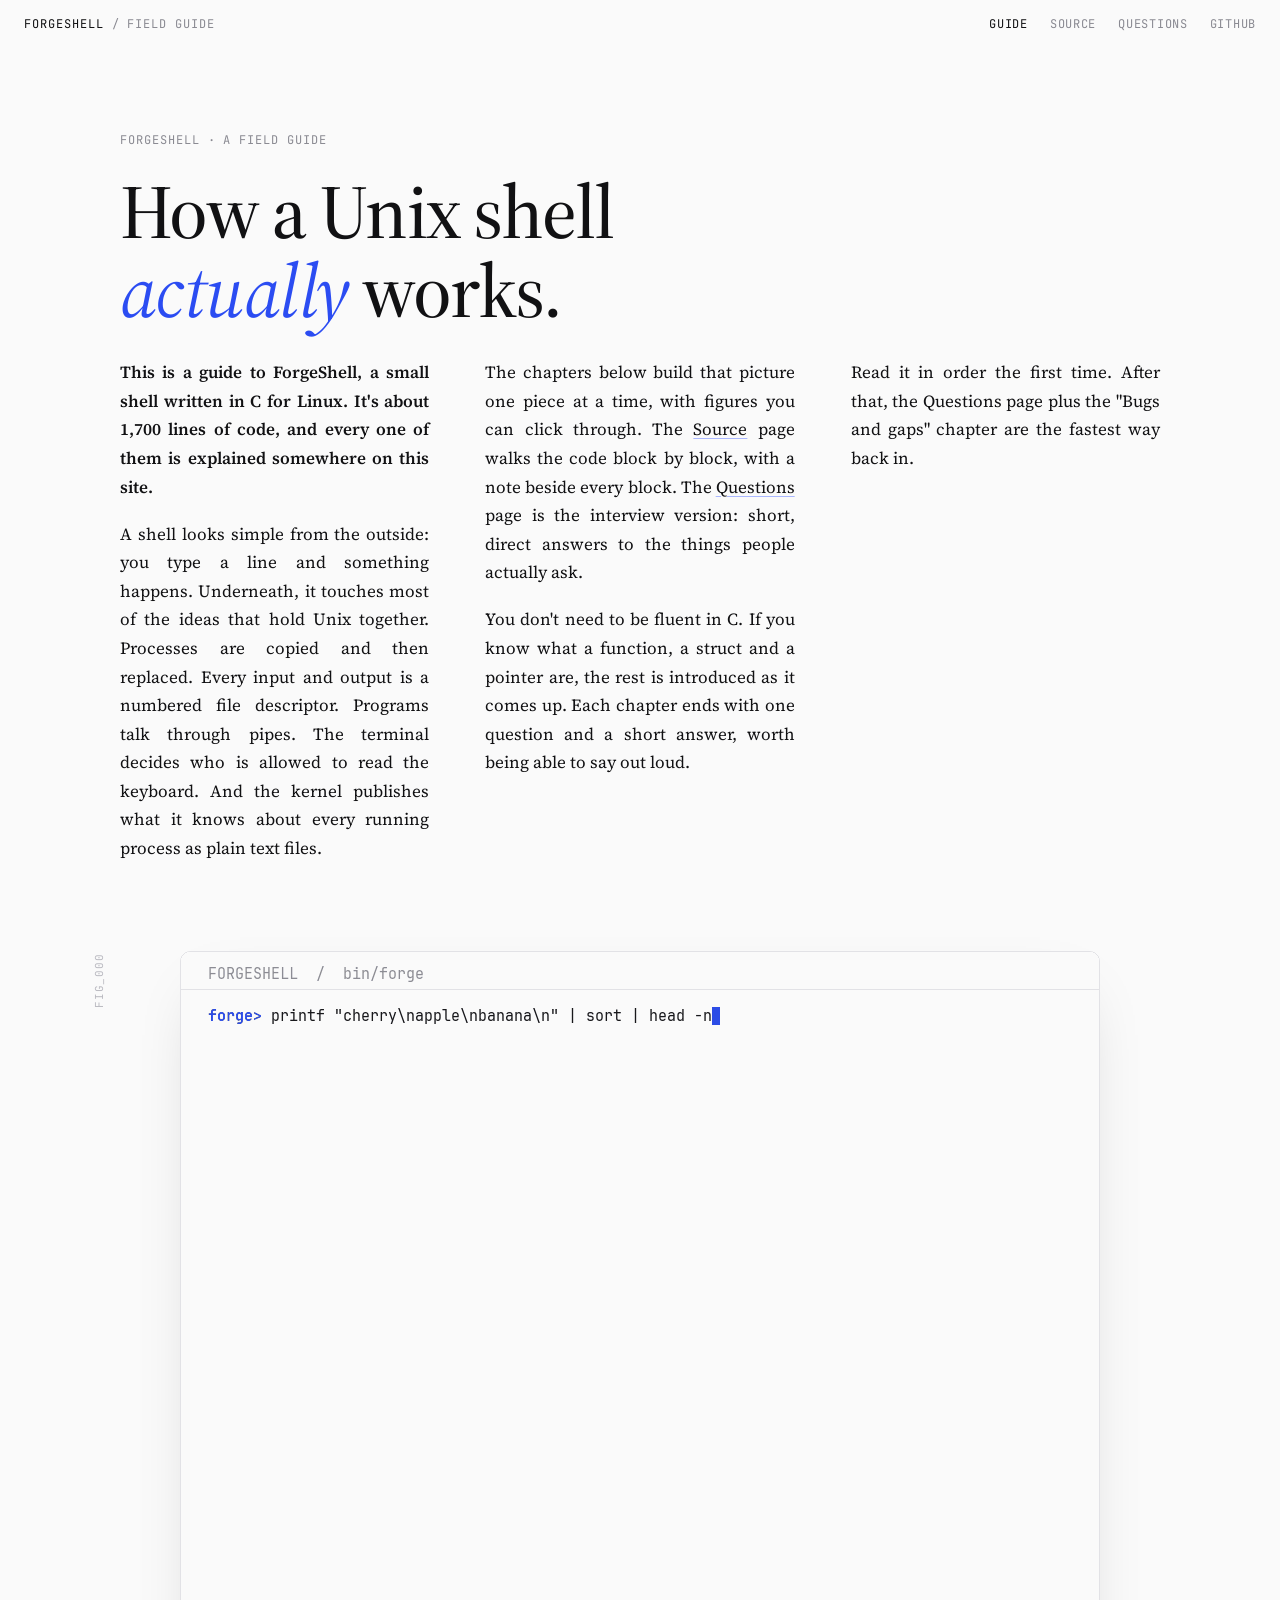
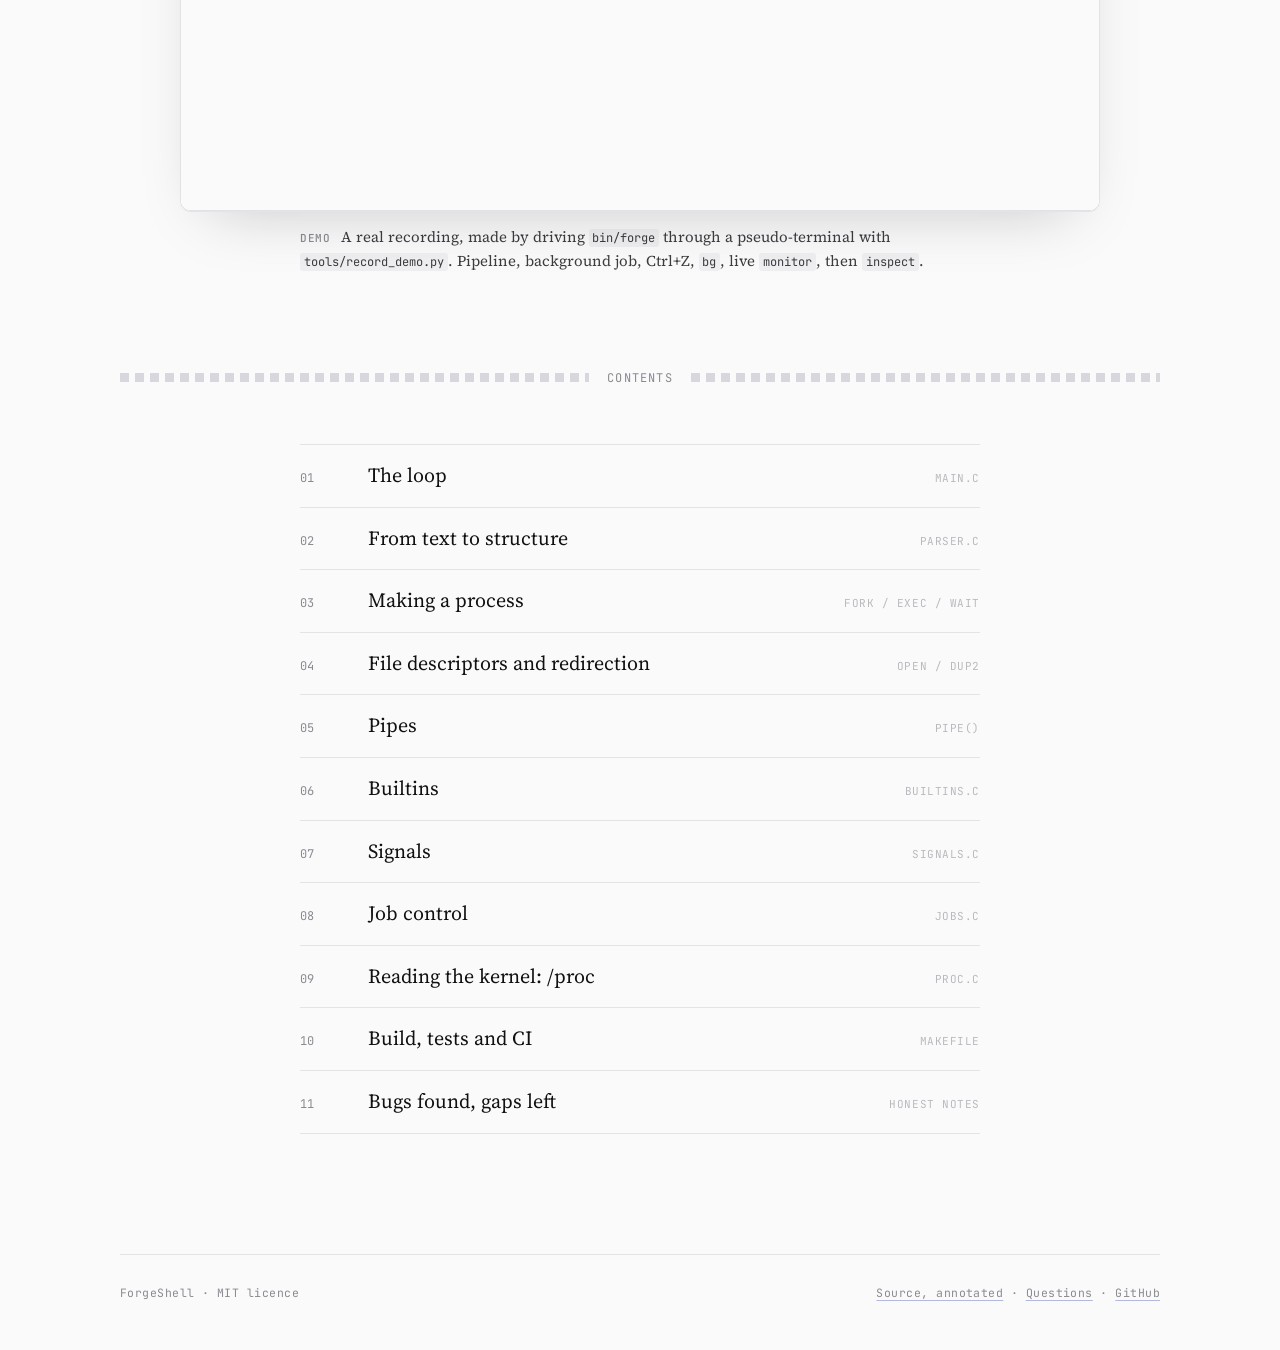
==== commit f159345f: "docs: give each guide chapter its own page Split the single guide page into one page per chapter (lo" ====
--- a/docs/index.html
+++ b/docs/index.html
@@ -45,440 +45,18 @@
 <div class="divider">Contents</div>
 
 <ol class="toc measure">
-  <li><a href="#loop"><span class="n">01</span><span class="t">The loop</span><span class="d">main.c</span></a></li>
-  <li><a href="#parser"><span class="n">02</span><span class="t">From text to structure</span><span class="d">parser.c</span></a></li>
-  <li><a href="#process"><span class="n">03</span><span class="t">Making a process</span><span class="d">fork / exec / wait</span></a></li>
-  <li><a href="#fds"><span class="n">04</span><span class="t">File descriptors and redirection</span><span class="d">open / dup2</span></a></li>
-  <li><a href="#pipes"><span class="n">05</span><span class="t">Pipes</span><span class="d">pipe()</span></a></li>
-  <li><a href="#builtins"><span class="n">06</span><span class="t">Builtins</span><span class="d">builtins.c</span></a></li>
-  <li><a href="#signals"><span class="n">07</span><span class="t">Signals</span><span class="d">signals.c</span></a></li>
-  <li><a href="#jobs"><span class="n">08</span><span class="t">Job control</span><span class="d">jobs.c</span></a></li>
-  <li><a href="#proc"><span class="n">09</span><span class="t">Reading the kernel: /proc</span><span class="d">proc.c</span></a></li>
-  <li><a href="#build"><span class="n">10</span><span class="t">Build, tests and CI</span><span class="d">Makefile</span></a></li>
-  <li><a href="#gaps"><span class="n">11</span><span class="t">Bugs found, gaps left</span><span class="d">honest notes</span></a></li>
+  <li><a href="loop.html"><span class="n">01</span><span class="t">The loop</span><span class="d">main.c</span></a></li>
+  <li><a href="parser.html"><span class="n">02</span><span class="t">From text to structure</span><span class="d">parser.c</span></a></li>
+  <li><a href="process.html"><span class="n">03</span><span class="t">Making a process</span><span class="d">fork / exec / wait</span></a></li>
+  <li><a href="fds.html"><span class="n">04</span><span class="t">File descriptors and redirection</span><span class="d">open / dup2</span></a></li>
+  <li><a href="pipes.html"><span class="n">05</span><span class="t">Pipes</span><span class="d">pipe()</span></a></li>
+  <li><a href="builtins.html"><span class="n">06</span><span class="t">Builtins</span><span class="d">builtins.c</span></a></li>
+  <li><a href="signals.html"><span class="n">07</span><span class="t">Signals</span><span class="d">signals.c</span></a></li>
+  <li><a href="jobs.html"><span class="n">08</span><span class="t">Job control</span><span class="d">jobs.c</span></a></li>
+  <li><a href="proc.html"><span class="n">09</span><span class="t">Reading the kernel: /proc</span><span class="d">proc.c</span></a></li>
+  <li><a href="build.html"><span class="n">10</span><span class="t">Build, tests and CI</span><span class="d">Makefile</span></a></li>
+  <li><a href="gaps.html"><span class="n">11</span><span class="t">Bugs found, gaps left</span><span class="d">honest notes</span></a></li>
 </ol>
-
-<!-- ================================================================== -->
-<div class="divider">01 &middot; The loop</div>
-<section class="chapter" id="loop">
-  <header class="chapter-head">
-    <span class="num">CHAPTER 01</span>
-    <h2>The loop</h2>
-    <p class="lede">A shell is an ordinary program running one loop: read a line, work out what it means, run it, repeat.</p>
-  </header>
-  <div class="prose">
-    <p>There is nothing special about a shell. When you run <code>./bin/forge</code>, the kernel starts it like any other program: it gets a process ID, some memory, and three open files (keyboard input, screen output, and error output). Everything it does after that, it does by asking the kernel through <strong>system calls</strong>, the small fixed set of functions such as <code>fork</code>, <code>open</code> and <code>read</code> that a program uses to get the kernel to act for it.</p>
-    <p>ForgeShell's <code>main()</code> is short enough to hold in your head. Before each prompt it checks on background jobs. Then it prints <code>forge&gt; </code>, blocks until you press Enter, turns the line into a structure, runs that structure, frees it, and goes round again. When input ends (Ctrl+D, or the end of a piped script) it exits with the status of the last command. <a class="srclink" href="source.html#src/main.c@while (1) {">main.c</a></p>
-  </div>
-
-  <figure class="fig" data-fig="loop">
-    <span class="fig-label">FIG_001</span>
-    <div class="fig-body"></div>
-    <figcaption><b>The loop</b> Hover or tap a step to see what it does and where it lives. The dot shows one trip around the loop.</figcaption>
-  </figure>
-
-  <div class="prose">
-    <h3>Where things live</h3>
-    <p>The code is split by job, and each file maps to one chapter of this guide:</p>
-    <ul>
-      <li><code>main.c</code>: the loop above.</li>
-      <li><code>parser.c</code>: text to <code>Command</code> structures (chapter 02).</li>
-      <li><code>executor.c</code>: structures to processes, with pipes and redirects (chapters 03 to 05).</li>
-      <li><code>builtins.c</code>: commands the shell runs itself (chapter 06).</li>
-      <li><code>signals.c</code> and <code>jobs.c</code>: Ctrl+C, Ctrl+Z, <code>fg</code>, <code>bg</code> (chapters 07 and 08).</li>
-      <li><code>proc.c</code>: <code>inspect</code>, <code>monitor</code> and <code>ps</code>, which read the kernel's <code>/proc</code> files (chapter 09).</li>
-    </ul>
-    <p>Each <code>.c</code> file has a matching header in <code>include/</code> that declares what other files may use. Everything else is <code>static</code>, meaning private to its file.</p>
-  </div>
-
-  <div class="qa">
-    <div class="row"><span class="lab">IN:</span><span class="q">What happens when you type <code>ls</code> and press Enter?</span></div>
-    <div class="row"><span class="lab">OUT:</span><div class="a">
-      <p>The terminal driver hands the line to the shell, which is blocked in <code>getline()</code>. The parser turns it into one command with <code>argv = ["ls", NULL]</code>. It isn't a builtin, so the shell calls <code>fork()</code>. The child puts itself in a new process group, takes the terminal, resets its signals and calls <code>execvp("ls", argv)</code>, which searches <code>PATH</code> and replaces the child's program with <code>/usr/bin/ls</code>.</p>
-      <p>The shell waits with <code>waitpid()</code>. When <code>ls</code> exits, the shell collects its status, takes the terminal back and prints the next prompt.</p>
-    </div></div>
-  </div>
-</section>
-
-<!-- ================================================================== -->
-<div class="divider">02 &middot; From text to structure</div>
-<section class="chapter" id="parser">
-  <header class="chapter-head">
-    <span class="num">CHAPTER 02</span>
-    <h2>From text to structure</h2>
-    <p class="lede">Before anything can run, a line like <code>sort &lt; in.txt | head -n 2 &gt; out.txt</code> has to become something a program can act on.</p>
-  </header>
-  <div class="prose">
-    <p>The parser works in two passes, the way a compiler does. The <strong>lexer</strong> reads characters and produces <em>tokens</em>: words, plus the operators <code>|</code>, <code>&lt;</code>, <code>&gt;</code>, <code>&gt;&gt;</code>, <code>2&gt;</code> and <code>&amp;</code>. The <strong>parser</strong> then reads tokens and builds structures. Keeping the two apart means quoting rules live in exactly one place.</p>
-    <p>Why not split on spaces? Because of quotes. <code>echo "a | b"</code> must pass one argument, <code>a | b</code>, to echo, and must not create a pipe. The lexer handles three quoting styles:</p>
-    <ul>
-      <li><strong>Single quotes</strong> keep everything literally until the next <code>'</code>. No escapes at all.</li>
-      <li><strong>Double quotes</strong> keep spaces and operators, and let <code>\"</code> and <code>\\</code> through as escapes. Any other backslash is kept, which is why <code>printf "a\nb"</code> works.</li>
-      <li><strong>A backslash outside quotes</strong> makes the next character ordinary, so <code>a\ b</code> is one word.</li>
-    </ul>
-    <p>The output is a <code>JobPipeline</code>: a linked list of <code>Command</code> structures, one per stage, plus a flag for a trailing <code>&amp;</code>. Each command has a <code>NULL</code>-terminated <code>argv</code> array, which is exactly the shape <code>execvp()</code> wants, and up to three redirect file names. <a class="srclink" href="source.html#include/parser.h">parser.h</a></p>
-  </div>
-
-  <figure class="fig" data-fig="parser">
-    <span class="fig-label">FIG_002</span>
-    <div class="fig-body"></div>
-    <figcaption><b>Parser playground</b> This is the shell's lexer and parser ported line for line to JavaScript, error messages included. Type anything, or pick an example. Try the ones that fail.</figcaption>
-  </figure>
-
-  <div class="prose">
-    <p>Two details are worth knowing. Redirect targets aren't arguments: in <code>sort &gt; out.txt -r</code>, <code>sort</code> gets <code>-r</code> and its output goes to the file. And a few corners behave differently from Bash. <code>echo a2&gt;f</code> splits into <code>a</code> and a <code>2&gt;</code> redirect, because the lexer treats <code>2&gt;</code> as an operator even in the middle of a word. Chapter 11 lists these.</p>
-    <p>Every error path frees everything allocated so far: the token list, the half-built pipeline, and every string inside both. The parser tests run under AddressSanitizer in CI, which would catch a leak on any of those paths. <a class="srclink" href="source.html#src/parser.c@JobPipeline *parse_pipeline">parse_pipeline</a></p>
-  </div>
-
-  <div class="qa">
-    <div class="row"><span class="lab">IN:</span><span class="q">Why separate the lexer from the parser?</span></div>
-    <div class="row"><span class="lab">OUT:</span><div class="a">
-      <p>They solve different problems. The lexer deals with characters: quotes, escapes, where one word ends. The parser deals with grammar: a redirect must be followed by a file name, a pipe can't come first. Splitting them keeps both simple. The parser never sees a quote, and the lexer never needs to know what a pipeline is. It's the same reason compilers are built that way.</p>
-    </div></div>
-  </div>
-</section>
-
-<!-- ================================================================== -->
-<div class="divider">03 &middot; Making a process</div>
-<section class="chapter" id="process">
-  <header class="chapter-head">
-    <span class="num">CHAPTER 03</span>
-    <h2>Making a process</h2>
-    <p class="lede">Unix starts a program in two steps: copy yourself, then let the copy turn into something else.</p>
-  </header>
-  <div class="prose">
-    <p><strong><code>fork()</code></strong> makes a near-exact copy of the calling process: same code, same variables, same open files. It returns twice, once in each process. The parent gets the child's process ID, and the child gets <code>0</code>. The copy is cheap because of <em>copy-on-write</em>: the kernel shares the memory pages and only copies a page when one side writes to it.</p>
-    <p><strong><code>execvp()</code></strong> replaces the calling process's program with a new one, found by searching <code>PATH</code>. The process ID stays the same, open files stay open, and ignored signals stay ignored. Everything else is gone: code, heap, stack. If <code>exec</code> succeeds, it never returns.</p>
-    <p><strong><code>waitpid()</code></strong> lets the parent block until a child changes state, then collect its exit status. Until the parent does that, a finished child stays in the process table as a <strong>zombie</strong>: no memory, no code, just a PID and a status waiting to be read.</p>
-    <p>The gap between <code>fork</code> and <code>exec</code> is the whole point. In that gap the child is still running <em>shell code</em>, so it can set itself up: join a process group, take the terminal, reset signals, rewire its file descriptors. Then it becomes <code>sort</code>, and <code>sort</code> starts life already redirected without knowing it. <a class="srclink" href="source.html#src/executor.c@if (pid == 0) {">child side</a></p>
-  </div>
-
-  <figure class="fig" data-fig="forkexec">
-    <span class="fig-label">FIG_003</span>
-    <div class="fig-body"></div>
-    <figcaption><b>fork, exec, wait</b> Step through <code>sort &lt; names.txt</code>. Highlighted fields changed in that step.</figcaption>
-  </figure>
-
-  <div class="prose">
-    <h3>Exit statuses</h3>
-    <p>The status <code>waitpid</code> returns is a packed integer, not the plain exit code. The macros <code>WIFEXITED</code>, <code>WEXITSTATUS</code>, <code>WIFSIGNALED</code>, <code>WTERMSIG</code> and <code>WIFSTOPPED</code> unpack it. On Linux the layout is: exit code in bits 8 to 15, terminating signal in bits 0 to 6, core-dump flag in bit 7, and the special value <code>0x7f</code> in the low byte for a stopped process.</p>
-    <p>Shells turn this into one number, which Bash calls <code>$?</code>: the exit code if the process exited, <strong>128 + signal number</strong> if a signal killed it. That's why a segfault shows up as 139 and Ctrl+C as 130. Two more values come from the shell itself: <strong>127</strong> when <code>exec</code> can't find the command, and <strong>126</strong> when it found it but couldn't run it. <a class="srclink" href="source.html#src/jobs.c@if (job_is_completed(job)) {">wait_for_job</a></p>
-  </div>
-
-  <figure class="fig" data-fig="status">
-    <span class="fig-label">FIG_004</span>
-    <div class="fig-body"></div>
-    <figcaption><b>Status word</b> Pick how the child ended and watch the bits, the macros, and what ForgeShell records as the exit status.</figcaption>
-  </figure>
-
-  <div class="qa">
-    <div class="row"><span class="lab">IN:</span><span class="q">Why are fork and exec separate calls?</span></div>
-    <div class="row"><span class="lab">OUT:</span><div class="a">
-      <p>Because the child needs to run some of the shell's code before it becomes the new program. Between the two calls it sets up its process group, terminal, signals and file descriptors using ordinary system calls, and <code>exec</code> keeps all of that. One combined "spawn" call would need a parameter for every possible piece of setup. Splitting it means any setup you can write in C is available for free.</p>
-    </div></div>
-  </div>
-</section>
-
-<!-- ================================================================== -->
-<div class="divider">04 &middot; File descriptors</div>
-<section class="chapter" id="fds">
-  <header class="chapter-head">
-    <span class="num">CHAPTER 04</span>
-    <h2>File descriptors and redirection</h2>
-    <p class="lede">A program never writes to "the screen". It writes to file descriptor 1, and the shell decides what 1 is.</p>
-  </header>
-  <div class="prose">
-    <p>Each process has a small table owned by the kernel. A <strong>file descriptor</strong> is just an index into it: 0, 1, 2, 3 and so on. Each entry points to an <em>open file description</em> in the kernel, which records which file, the current position and the access mode. By convention 0 is standard input, 1 standard output and 2 standard error. The table is copied by <code>fork</code> and kept by <code>exec</code>, which is why redirection works at all.</p>
-    <p>Three calls do all the work:</p>
-    <ul>
-      <li><code>open(path, flags, mode)</code> returns the <em>lowest free</em> descriptor pointing at the file.</li>
-      <li><code>dup2(old, new)</code> makes <code>new</code> point where <code>old</code> points. If <code>new</code> was open, it's closed first, in one atomic step.</li>
-      <li><code>close(fd)</code> removes an entry.</li>
-    </ul>
-    <p>So <code>ls &gt; out.txt</code> is: in the child, <code>open("out.txt", O_WRONLY|O_CREAT|O_TRUNC, 0644)</code> gives fd 3, <code>dup2(3, 1)</code> points stdout at the file, <code>close(3)</code>, then <code>exec ls</code>. <code>ls</code> writes to fd 1 as always and never knows. <code>&gt;&gt;</code> swaps <code>O_TRUNC</code> for <code>O_APPEND</code>, which makes every write go to the current end of the file. <a class="srclink" href="source.html#src/executor.c@int apply_redirections">apply_redirections</a></p>
-  </div>
-
-  <figure class="fig" data-fig="fds">
-    <span class="fig-label">FIG_005</span>
-    <div class="fig-body"></div>
-    <figcaption><b>Descriptor table</b> Choose a redirect and step through the child's table between <code>fork</code> and <code>exec</code>.</figcaption>
-  </figure>
-
-  <div class="prose">
-    <p>A builtin like <code>pwd &gt; where.txt</code> raises a problem: it runs <em>inside the shell</em>, so redirecting its fd 1 would redirect the shell's own output. The fix is to save the real descriptors first with <code>dup(1)</code>, which gives a spare descriptor pointing at the terminal. Then redirect, run the builtin, and <code>dup2</code> the saved copy back. <a class="srclink" href="source.html#src/executor.c@static int execute_single_builtin">execute_single_builtin</a></p>
-  </div>
-
-  <div class="qa">
-    <div class="row"><span class="lab">IN:</span><span class="q">How does output redirection actually work?</span></div>
-    <div class="row"><span class="lab">OUT:</span><div class="a">
-      <p>In the child, after <code>fork</code> and before <code>exec</code>: open the file, which gets the lowest free descriptor, say 3. Then <code>dup2(3, 1)</code> so descriptor 1 points at the file, and close 3. The descriptor table survives <code>exec</code>, so the new program writes to fd 1 as usual and the data lands in the file. The program itself doesn't do anything special.</p>
-    </div></div>
-  </div>
-</section>
-
-<!-- ================================================================== -->
-<div class="divider">05 &middot; Pipes</div>
-<section class="chapter" id="pipes">
-  <header class="chapter-head">
-    <span class="num">CHAPTER 05</span>
-    <h2>Pipes</h2>
-    <p class="lede">A pipe is a small buffer in the kernel with a write end and a read end. The hard part is closing things.</p>
-  </header>
-  <div class="prose">
-    <p><code>pipe(fds)</code> creates the buffer and returns two descriptors: <code>fds[1]</code> to write, <code>fds[0]</code> to read. On Linux the buffer holds 64 KB by default. A writer blocks when it's full and a reader blocks when it's empty, so the stages of a pipeline run <em>at the same time</em> and pace each other. That's how <code>yes | head -n 30000 | wc -l</code> can push unlimited data through a fixed buffer.</p>
-    <p>Two rules follow:</p>
-    <ul>
-      <li>A reader gets <strong>end-of-file</strong> only when <em>every</em> write end of the pipe is closed, in every process that has one. That includes copies inherited through <code>fork</code>.</li>
-      <li>A writer whose readers are all gone gets <strong><code>SIGPIPE</code></strong>, which kills it by default. That's how <code>yes</code> stops once <code>head</code> exits.</li>
-    </ul>
-    <p>ForgeShell builds a pipeline with one loop. For each command except the last, it creates a pipe <em>before</em> forking so the child inherits it. The child wires the previous pipe's read end to stdin and the new pipe's write end to stdout, and closes the rest. The parent closes what it no longer needs and keeps only the newest read end, in <code>prev_pipe_read</code>, for the next command. When the loop ends, the shell holds no pipe descriptors at all. <a class="srclink" href="source.html#src/executor.c@for (int i = 0; i < num_cmds; i++, cmd = cmd->next) {">the loop</a></p>
-  </div>
-
-  <figure class="fig" data-fig="pipes">
-    <span class="fig-label">FIG_006</span>
-    <div class="fig-body"></div>
-    <figcaption><b>Who holds which end</b> Step through the loop. The table shows which process holds each pipe end. Turn on the bug and watch a reader end up waiting forever for an end-of-file that never comes.</figcaption>
-  </figure>
-
-  <div class="prose">
-    <p>The test suite checks for leaks directly. After running several pipelines it runs <code>ls -1 /proc/self/fd | wc -l</code>, counting the descriptors a child inherited from the shell. A leaked pipe end would show up in that count. <a class="srclink" href="source.html#tests/test_runner.py@def test_descriptor_closure">test</a></p>
-  </div>
-
-  <div class="qa">
-    <div class="row"><span class="lab">IN:</span><span class="q">Why would a pipeline hang if you forget to close a descriptor?</span></div>
-    <div class="row"><span class="lab">OUT:</span><div class="a">
-      <p>A reader only sees end-of-file when every copy of the pipe's write end is closed. If the shell, or a later child that inherited it, still holds a write end, the kernel assumes more data might come, and the reader blocks forever. The shell must close its copies after forking, and each child must close the ends it doesn't use.</p>
-    </div></div>
-  </div>
-</section>
-
-<!-- ================================================================== -->
-<div class="divider">06 &middot; Builtins</div>
-<section class="chapter" id="builtins">
-  <header class="chapter-head">
-    <span class="num">CHAPTER 06</span>
-    <h2>Builtins</h2>
-    <p class="lede">Some commands can't be separate programs, because their whole job is to change the shell itself.</p>
-  </header>
-  <div class="prose">
-    <p>A process can change its <em>own</em> working directory and environment, never its parent's. If <code>cd</code> were a program, it would run in a child, change the child's directory, and exit, and the shell would be exactly where it was. So <code>cd</code>, <code>export</code>, <code>unset</code> and <code>exit</code> must run inside the shell. So must <code>jobs</code>, <code>fg</code> and <code>bg</code>, because the job table lives in the shell's memory.</p>
-    <p>ForgeShell runs a builtin in-process only when it's a single foreground command. Inside a pipeline (<code>help | head</code>) or in the background (<code>cd /tmp &amp;</code>) it runs in a forked child like anything else, so <code>cd /tmp &amp;</code> has no lasting effect. That matches Bash. <a class="srclink" href="source.html#src/executor.c@/* If it's a single command and it's a builtin">executor fast path</a></p>
-  </div>
-
-  <figure class="fig" data-fig="builtin">
-    <span class="fig-label">FIG_007</span>
-    <div class="fig-body"></div>
-    <figcaption><b>Where cd runs</b> Run <code>cd /tmp</code> both ways and compare where the shell ends up.</figcaption>
-  </figure>
-
-  <div class="prose">
-    <p><code>export KEY=value</code> calls <code>setenv</code>, which changes the shell's environment. Every child started afterwards gets a copy of it through <code>execvp</code>, which is how exported variables reach programs. ForgeShell has no separate "shell variables": anything you set is in the environment. <a class="srclink" href="source.html#src/builtins.c@int builtin_export">builtin_export</a></p>
-  </div>
-
-  <div class="qa">
-    <div class="row"><span class="lab">IN:</span><span class="q">Why is cd a builtin?</span></div>
-    <div class="row"><span class="lab">OUT:</span><div class="a">
-      <p>The current directory is a property of each process, and a child can't change its parent's. A <code>cd</code> program would change its own directory and then exit, leaving the shell where it was. So the shell calls <code>chdir()</code> on itself, and every command it starts afterwards inherits the new directory.</p>
-    </div></div>
-  </div>
-</section>
-
-<!-- ================================================================== -->
-<div class="divider">07 &middot; Signals</div>
-<section class="chapter" id="signals">
-  <header class="chapter-head">
-    <span class="num">CHAPTER 07</span>
-    <h2>Signals</h2>
-    <p class="lede">A signal is the kernel tapping a process on the shoulder. The process can ignore it, take the default action, or run a function.</p>
-  </header>
-  <div class="prose">
-    <p>Signals are small numbered notifications: <code>SIGINT</code> (Ctrl+C), <code>SIGTSTP</code> (Ctrl+Z), <code>SIGCHLD</code> (a child changed state), <code>SIGSEGV</code> (bad memory access) and so on. For each signal a process has a <strong>disposition</strong>: the default action (usually terminate, sometimes stop or ignore), ignore it, or run a handler function. <code>SIGKILL</code> and <code>SIGSTOP</code> can't be caught or ignored.</p>
-    <p>A shell needs two different setups:</p>
-    <ul>
-      <li><strong>The shell itself</strong> ignores <code>SIGINT</code>, <code>SIGQUIT</code>, <code>SIGTSTP</code>, <code>SIGTTIN</code> and <code>SIGTTOU</code>, so Ctrl+C and Ctrl+Z never kill or freeze it. <a class="srclink" href="source.html#src/signals.c@void signals_init_shell">signals_init_shell</a></li>
-      <li><strong>Every child</strong> resets them to the default just before <code>exec</code>. This step is easy to forget: an <em>ignored</em> signal stays ignored across <code>exec</code>, so without the reset, <code>sleep 100</code> would ignore Ctrl+C too. <a class="srclink" href="source.html#src/signals.c@void signals_reset_child">signals_reset_child</a></li>
-    </ul>
-  </div>
-
-  <figure class="fig" data-fig="signals">
-    <span class="fig-label">FIG_008</span>
-    <div class="fig-body"></div>
-    <figcaption><b>Dispositions</b> Pick a signal to see what it does in the shell and in a child it starts.</figcaption>
-  </figure>
-
-  <div class="prose">
-    <h3>What a handler may do</h3>
-    <p>A handler can run between <em>any</em> two instructions of the main program, including halfway through <code>malloc</code> or <code>printf</code>. If the handler then calls <code>malloc</code> or <code>printf</code> itself, their internal state can be corrupted. So handlers may only call <strong>async-signal-safe</strong> functions, and the usual pattern is to set a <code>volatile sig_atomic_t</code> flag and let the main loop act on it. ForgeShell's <code>SIGCHLD</code> handler does exactly that, and <code>monitor</code> uses the same pattern for Ctrl+C. Reaping children happens in the main loop, at a safe point before each prompt.</p>
-    <p>The <code>SA_RESTART</code> flag matters as well. Without it, a child finishing while the shell sits in <code>getline()</code> would interrupt the underlying <code>read()</code> with <code>EINTR</code>, and the shell would see a failed read.</p>
-  </div>
-
-  <div class="qa">
-    <div class="row"><span class="lab">IN:</span><span class="q">Why does Ctrl+C kill sleep but not the shell?</span></div>
-    <div class="row"><span class="lab">OUT:</span><div class="a">
-      <p>Two reasons. First, the terminal sends <code>SIGINT</code> only to its <em>foreground process group</em>, and while <code>sleep</code> runs, that's <code>sleep</code>'s group, not the shell's. Second, as a safety net, the shell ignores <code>SIGINT</code> anyway. The child resets <code>SIGINT</code> to the default before <code>exec</code>, so <code>sleep</code> dies the normal way. The shell's <code>waitpid</code> then sees it was killed by signal 2 and records status 130.</p>
-    </div></div>
-  </div>
-</section>
-
-<!-- ================================================================== -->
-<div class="divider">08 &middot; Job control</div>
-<section class="chapter" id="jobs">
-  <header class="chapter-head">
-    <span class="num">CHAPTER 08</span>
-    <h2>Job control</h2>
-    <p class="lede">Ctrl+Z, <code>fg</code> and <code>bg</code> are built on three kernel ideas: sessions, process groups, and a terminal that knows who is in front.</p>
-  </header>
-  <div class="prose">
-    <p>A <strong>process group</strong> is a set of processes that receive signals together, identified by a PGID. Every pipeline is one group, so Ctrl+C stops <em>all</em> of <code>yes | head | wc</code> at once. A <strong>session</strong> is the set of groups that share one controlling terminal. The terminal has exactly one <strong>foreground process group</strong>: only that group may read the keyboard, and Ctrl+C, Ctrl+Z and Ctrl+\ are delivered to it.</p>
-    <p>The shell's job is to move the terminal between groups:</p>
-    <ol>
-      <li>At startup it puts itself in its own group and takes the terminal with <code>tcsetpgrp()</code>.</li>
-      <li>For a foreground job it creates a new group (with <code>setpgid</code>), hands the terminal to it, and waits with <code>waitpid(-pgid, ..., WUNTRACED)</code>. The negative PID means "any process in that group", and <code>WUNTRACED</code> means "also wake me if one stops".</li>
-      <li>When the job finishes or stops, the shell takes the terminal back and restores the terminal settings it saved at startup.</li>
-      <li><code>fg</code> hands the terminal over again and sends <code>SIGCONT</code> to the group. <code>bg</code> just sends <code>SIGCONT</code>.</li>
-    </ol>
-    <p>A background group that tries to read the terminal gets <code>SIGTTIN</code>, which stops it. That's why <code>cat &amp;</code> shows up as Stopped in <code>jobs</code>. <a class="srclink" href="source.html#src/jobs.c@int put_job_in_foreground">put_job_in_foreground</a></p>
-  </div>
-
-  <figure class="fig" data-fig="jobsim">
-    <span class="fig-label">FIG_009</span>
-    <div class="fig-body"></div>
-    <figcaption><b>Who has the terminal</b> A small model of ForgeShell's job control. Start jobs, press the keys, and follow the foreground group and the system calls behind each step.</figcaption>
-  </figure>
-
-  <div class="prose">
-    <h3>The double setpgid</h3>
-    <p>After <code>fork</code>, both the parent and the child call <code>setpgid(child, pgid)</code>. That looks redundant, but it's deliberate. After <code>fork</code> the scheduler can run either process first. If only the child called <code>setpgid</code> and the parent ran first, the parent could call <code>tcsetpgrp(tty, pgid)</code> for a group that doesn't exist yet, and that fails. If only the parent called it, the child might <code>exec</code> before joining the group, and a quick Ctrl+C would miss it. With both calls, whichever runs first creates the group, and the second call is harmless. <a class="srclink" href="source.html#src/executor.c@/* Put child in job's process group */">both calls</a></p>
-  </div>
-
-  <figure class="fig" data-fig="race">
-    <span class="fig-label">FIG_010</span>
-    <div class="fig-body"></div>
-    <figcaption><b>The race</b> Choose who the scheduler runs first, and whether the parent also calls <code>setpgid</code>.</figcaption>
-  </figure>
-
-  <div class="prose">
-    <p>One more subtle ordering: the child calls <code>tcsetpgrp</code> <em>before</em> resetting its signals. Calling <code>tcsetpgrp</code> from a background group raises <code>SIGTTOU</code>, but at that moment the child still has the shell's "ignore <code>SIGTTOU</code>" setting, so the call succeeds. Swap the two steps and the child could stop itself.</p>
-  </div>
-
-  <div class="qa">
-    <div class="row"><span class="lab">IN:</span><span class="q">What is a process group, and why does a shell need them?</span></div>
-    <div class="row"><span class="lab">OUT:</span><div class="a">
-      <p>A process group is a set of processes that receive signals as one unit. The shell puts each pipeline in its own group, which lets it do three things: hand the terminal to exactly that pipeline with <code>tcsetpgrp</code>, stop or resume the whole pipeline with one <code>kill(-pgid, sig)</code>, and wait for any process in the job with <code>waitpid(-pgid)</code>. The terminal then sends Ctrl+C and Ctrl+Z to the foreground group only, so the shell itself isn't affected.</p>
-    </div></div>
-  </div>
-</section>
-
-<!-- ================================================================== -->
-<div class="divider">09 &middot; /proc</div>
-<section class="chapter" id="proc">
-  <header class="chapter-head">
-    <span class="num">CHAPTER 09</span>
-    <h2>Reading the kernel: /proc</h2>
-    <p class="lede">Linux exposes every process as a folder of text files. <code>inspect</code>, <code>monitor</code> and <code>ps</code> just read them.</p>
-  </header>
-  <div class="prose">
-    <p><code>/proc</code> isn't stored on any disk. It's a <em>virtual filesystem</em>: when you read <code>/proc/1234/status</code>, the kernel builds the text on the spot from its live process tables. So <code>ps</code> is just "list the folders in <code>/proc</code> whose names are numbers", and every number <code>inspect</code> prints is something you could <code>cat</code> yourself. The report names the source next to each value for exactly that reason.</p>
-    <p>ForgeShell reads six things per process: <code>stat</code> (one line, about 52 fields), <code>status</code> (readable <code>Key: value</code> lines), <code>cmdline</code>, the <code>exe</code> and <code>cwd</code> links, and the entries in <code>fd/</code>. <a class="srclink" href="source.html#src/proc.c@bool proc_get_info">proc_get_info</a></p>
-    <h3>The parenthesis trap</h3>
-    <p>Field 2 of <code>stat</code> is the program name in parentheses, and the name can contain spaces or a <code>)</code>. Split the line on spaces and every later field shifts. The safe way, used here and by the real <code>ps</code>, is to take the text between the <em>first</em> <code>(</code> and the <em>last</em> <code>)</code>, then parse the rest.</p>
-  </div>
-
-  <figure class="fig" data-fig="stat">
-    <span class="fig-label">FIG_011</span>
-    <div class="fig-body"></div>
-    <figcaption><b>/proc/&lt;pid&gt;/stat</b> Click any field. Blue fields are the ones ForgeShell's <code>sscanf</code> reads, and grey ones are skipped. Rename the program to see the trap.</figcaption>
-  </figure>
-
-  <div class="prose">
-    <h3>CPU percentage</h3>
-    <p><code>/proc</code> only reports <em>total</em> CPU time since the process started, in clock ticks (<code>utime</code> for its own code, <code>stime</code> for kernel work on its behalf). There are usually 100 ticks per second (<code>sysconf(_SC_CLK_TCK)</code>). Usage <em>right now</em> needs two samples: the change in ticks, divided by ticks per second, divided by the seconds between samples. <code>monitor</code> does exactly that each interval, timing the interval with <code>CLOCK_MONOTONIC</code> so a clock change can't distort it. <a class="srclink" href="source.html#src/proc.c@double elapsed_sec">the formula</a></p>
-  </div>
-
-  <figure class="fig" data-fig="cpu">
-    <span class="fig-label">FIG_012</span>
-    <div class="fig-body"></div>
-    <figcaption><b>Two samples</b> Move the sliders. A process with several busy threads can go past 100%, one core's worth per thread.</figcaption>
-  </figure>
-
-  <div class="prose">
-    <h3>VmSize and VmRSS</h3>
-    <p><strong>VmSize</strong> is all the address space a process has reserved. <strong>VmRSS</strong> (resident set size) is how much of it is actually in RAM. They differ because Linux allocates lazily: <code>malloc</code> of 300 MB only reserves addresses, and real memory is attached one 4 KB page at a time, on the first write to each page (a <em>page fault</em>). The <code>leak</code> demo program writes one byte per page to make all of it resident.</p>
-    <p>That demo program also contained a bug, found while recording the demo on the front page. It used to <code>malloc</code>, <code>memset</code> and <code>free</code> a buffer it never read. Under <code>-O2</code> the compiler is allowed to delete all three, because nothing can observe them, so <code>inspect</code> showed 2 MB instead of 300. Making the pointer <code>volatile</code> forces the writes to happen. <a class="srclink" href="source.html#examples/leak.c@volatile char *buf">leak.c</a></p>
-  </div>
-
-  <figure class="fig" data-fig="memory">
-    <span class="fig-label">FIG_013</span>
-    <div class="fig-body"></div>
-    <figcaption><b>Reserved versus resident</b> Each square is a group of pages. Allocate, then touch. The last switch replays the compiler bug.</figcaption>
-  </figure>
-
-  <div class="qa">
-    <div class="row"><span class="lab">IN:</span><span class="q">What's the difference between VmSize and VmRSS?</span></div>
-    <div class="row"><span class="lab">OUT:</span><div class="a">
-      <p>VmSize is the virtual address space the process has reserved. VmRSS is the part actually backed by physical RAM right now. Linux only attaches a physical page when the process first touches it, so a big <code>malloc</code> raises VmSize straight away but VmRSS only as pages are written. RSS can also go down when pages are swapped out.</p>
-    </div></div>
-  </div>
-</section>
-
-<!-- ================================================================== -->
-<div class="divider">10 &middot; Build and tests</div>
-<section class="chapter" id="build">
-  <header class="chapter-head">
-    <span class="num">CHAPTER 10</span>
-    <h2>Build, tests and CI</h2>
-    <p class="lede">Two levels of tests, four build variants, and a check that keeps this guide in step with the code.</p>
-  </header>
-  <div class="prose">
-    <p><strong>The build.</strong> <code>make</code> compiles every file in <code>src/</code> with <code>-Wall -Wextra -Wpedantic -std=c11 -O2</code>. The compiler also writes a dependency file for each source (<code>-MMD -MP</code>), so editing a header rebuilds every file that includes it. <code>make debug</code> builds without optimization and with full debug info. <code>make asan</code> adds AddressSanitizer and UndefinedBehaviorSanitizer, which catch out-of-bounds access, use-after-free, leaks and undefined behaviour while the tests run. <a class="srclink" href="source.html#Makefile">Makefile</a></p>
-    <p><strong>Unit tests</strong> (<code>tests/test_parser.c</code>) link the parser on its own and check its output structures directly with <code>assert</code>. <strong>Integration tests</strong> (<code>tests/test_runner.py</code>) start the real <code>bin/forge</code>, pipe a script into it, and check output, exit codes and files: 26 tests across execution, quoting, redirection, pipes, builtins, jobs and <code>/proc</code>.</p>
-    <p>Because the integration tests feed the shell through a pipe, it runs non-interactively: no terminal, so no terminal hand-off and no Ctrl+Z. Those paths are exercised by the demo recorder instead, which drives the shell through a real pseudo-terminal. Turning that into automated tests would be the next step.</p>
-    <p><strong>CI</strong> runs on every push: gcc and clang, each in a release build and a sanitizer build, all running the full suite. A separate job rebuilds this site's annotated source data and fails if it's out of date. The notes are tied to the code by text anchors, so if a function changes and its note no longer matches, CI goes red. <a class="srclink" href="source.html#.github/workflows/ci.yml">ci.yml</a></p>
-  </div>
-
-  <div class="qa">
-    <div class="row"><span class="lab">IN:</span><span class="q">How did you test a shell?</span></div>
-    <div class="row"><span class="lab">OUT:</span><div class="a">
-      <p>At two levels. Unit tests check the parser's data structures directly in C. Integration tests run the real binary with scripted input and check stdout, stderr, exit codes and the files it creates. That covers things like 127 for a missing command, 139 for a segfault, 30,000 lines through a pipeline without deadlock, and no leaked descriptors, checked through <code>/proc/self/fd</code>. CI runs everything under gcc and clang, with and without AddressSanitizer and UBSan.</p>
-    </div></div>
-  </div>
-</section>
-
-<!-- ================================================================== -->
-<div class="divider">11 &middot; Bugs and gaps</div>
-<section class="chapter" id="gaps">
-  <header class="chapter-head">
-    <span class="num">CHAPTER 11</span>
-    <h2>Bugs found, gaps left</h2>
-    <p class="lede">What broke while making this guide, how each fix works, and what still behaves differently from Bash.</p>
-  </header>
-  <div class="prose">
-    <p>Recording the demo and writing these notes meant running the shell in situations the test suite didn't cover: as a session leader, with a real terminal, and with odd input. Six bugs turned up. Each one is fixed, and the ones that can be tested without a terminal now have tests.</p>
-
-    <ul class="ledger">
-      <li><span class="k fixed">fixed</span><div><p><strong>Startup error as a session leader.</strong> Started directly by a terminal emulator, the shell printed <code>setpgid: Operation not permitted</code>. A session leader already leads its group, and POSIX forbids <code>setpgid</code> on it. Now it only calls <code>setpgid</code> when it isn't already the group leader.</p></div></li>
-      <li><span class="k fixed">fixed</span><div><p><strong>Job numbers skipped.</strong> Every foreground command used up a job number, so the first background job after <code>ls</code> was <code>[2]</code>. IDs are now "highest in use + 1", as in Bash. Test: "Job numbering starts at [1]".</p></div></li>
-      <li><span class="k fixed">fixed</span><div><p><strong>"Stopped" printed twice.</strong> After Ctrl+Z, <code>wait_for_job</code> printed the notice and the before-prompt check printed it again. The job is now marked as already reported.</p></div></li>
-      <li><span class="k fixed">fixed</span><div><p><strong>Demo program optimized away.</strong> <code>leak</code>'s allocation was deleted by <code>-O2</code>, since it was never read. Now it writes through a <code>volatile</code> pointer.</p></div></li>
-      <li><span class="k fixed">fixed</span><div><p><strong>Empty pipeline stage crashed.</strong> <code>ls | &gt; out.txt</code> parsed, and the child then called <code>execvp(NULL)</code> and segfaulted. Every stage must now have a command. Test in <code>test_parser.c</code>.</p></div></li>
-      <li><span class="k fixed">fixed</span><div><p><strong>Pipeline exit status.</strong> The status came from whichever process was reaped last, so <code>sleep 1 | false</code> reported success. It now comes from the last command, as in Bash. Test: "Pipeline exit status (last command)".</p></div></li>
-    </ul>
-
-    <h3>Known differences and rough edges</h3>
-    <ul class="ledger">
-      <li><span class="k gap">lexer</span><div><p><code>echo a2&gt;f</code> is read as <code>echo a</code> plus <code>2&gt; f</code>, because <code>2&gt;</code> is treated as an operator anywhere in a word. The fix is to recognise it only at the start of a word.</p></div></li>
-      <li><span class="k gap">syntax</span><div><p>No <code>;</code>, <code>&amp;&amp;</code>, <code>||</code>, <code>$VAR</code>, <code>$?</code>, globbing (<code>*.c</code>), <code>2&gt;&amp;1</code>, <code>2&gt;&gt;</code>, heredocs, or <code>cd ~/dir</code>. A line holding only a redirect (<code>&gt; f</code>) does nothing, where Bash would create the file.</p></div></li>
-      <li><span class="k gap">jobs</span><div><p><code>exit</code> doesn't warn about stopped jobs. Each job has a slot for its own terminal settings (<code>tmodes</code>), but it's never used, so a full-screen program brought back with <code>fg</code> doesn't get its terminal mode restored.</p></div></li>
-      <li><span class="k gap">errors</span><div><p>If <code>pipe()</code> fails halfway through a pipeline, children already started are left running and stay in the job table.</p></div></li>
-      <li><span class="k gap">signals</span><div><p>The <code>SIGCHLD</code> handler sets a flag nothing reads. That's harmless, because reaping happens before each prompt, but a finished background job is only reported when you next press Enter.</p></div></li>
-      <li><span class="k gap">tests</span><div><p>"Monitor termination handling" never actually runs <code>monitor</code>. Interactive job control (Ctrl+Z, terminal hand-off) has no automated tests. Both would need a pseudo-terminal harness like the demo recorder.</p></div></li>
-      <li><span class="k gap">report</span><div><p><code>inspect</code> labels the process state as coming from <code>status</code>, but it's parsed from <code>stat</code>. The value is the same.</p></div></li>
-    </ul>
-
-    <h3>What to build next</h3>
-    <p>In the order I'd tackle them: a pseudo-terminal test harness for interactive job control, <code>$?</code> and <code>$VAR</code> expansion, <code>;</code> <code>&amp;&amp;</code> <code>||</code> (which needs a real grammar, a list of pipelines joined by operators), <code>2&gt;&amp;1</code>, globbing through <code>glob()</code>, and line editing with history, which means putting the terminal into raw mode.</p>
-  </div>
-</section>
 
 <footer class="footer">
   <span>ForgeShell &middot; MIT licence</span>
@@ -487,6 +65,11 @@
 
 </main>
 
+<script>
+/* Old links like index.html#pipes now live on their own pages. */
+(function () { var ids = ["loop","parser","process","fds","pipes","builtins","signals","jobs","proc","build","gaps"]; var h = location.hash.slice(1);
+  if (ids.indexOf(h) >= 0) location.replace(h + ".html"); })();
+</script>
 <script src="assets/site.js"></script>
 <script src="assets/figures.js"></script>
 </body>
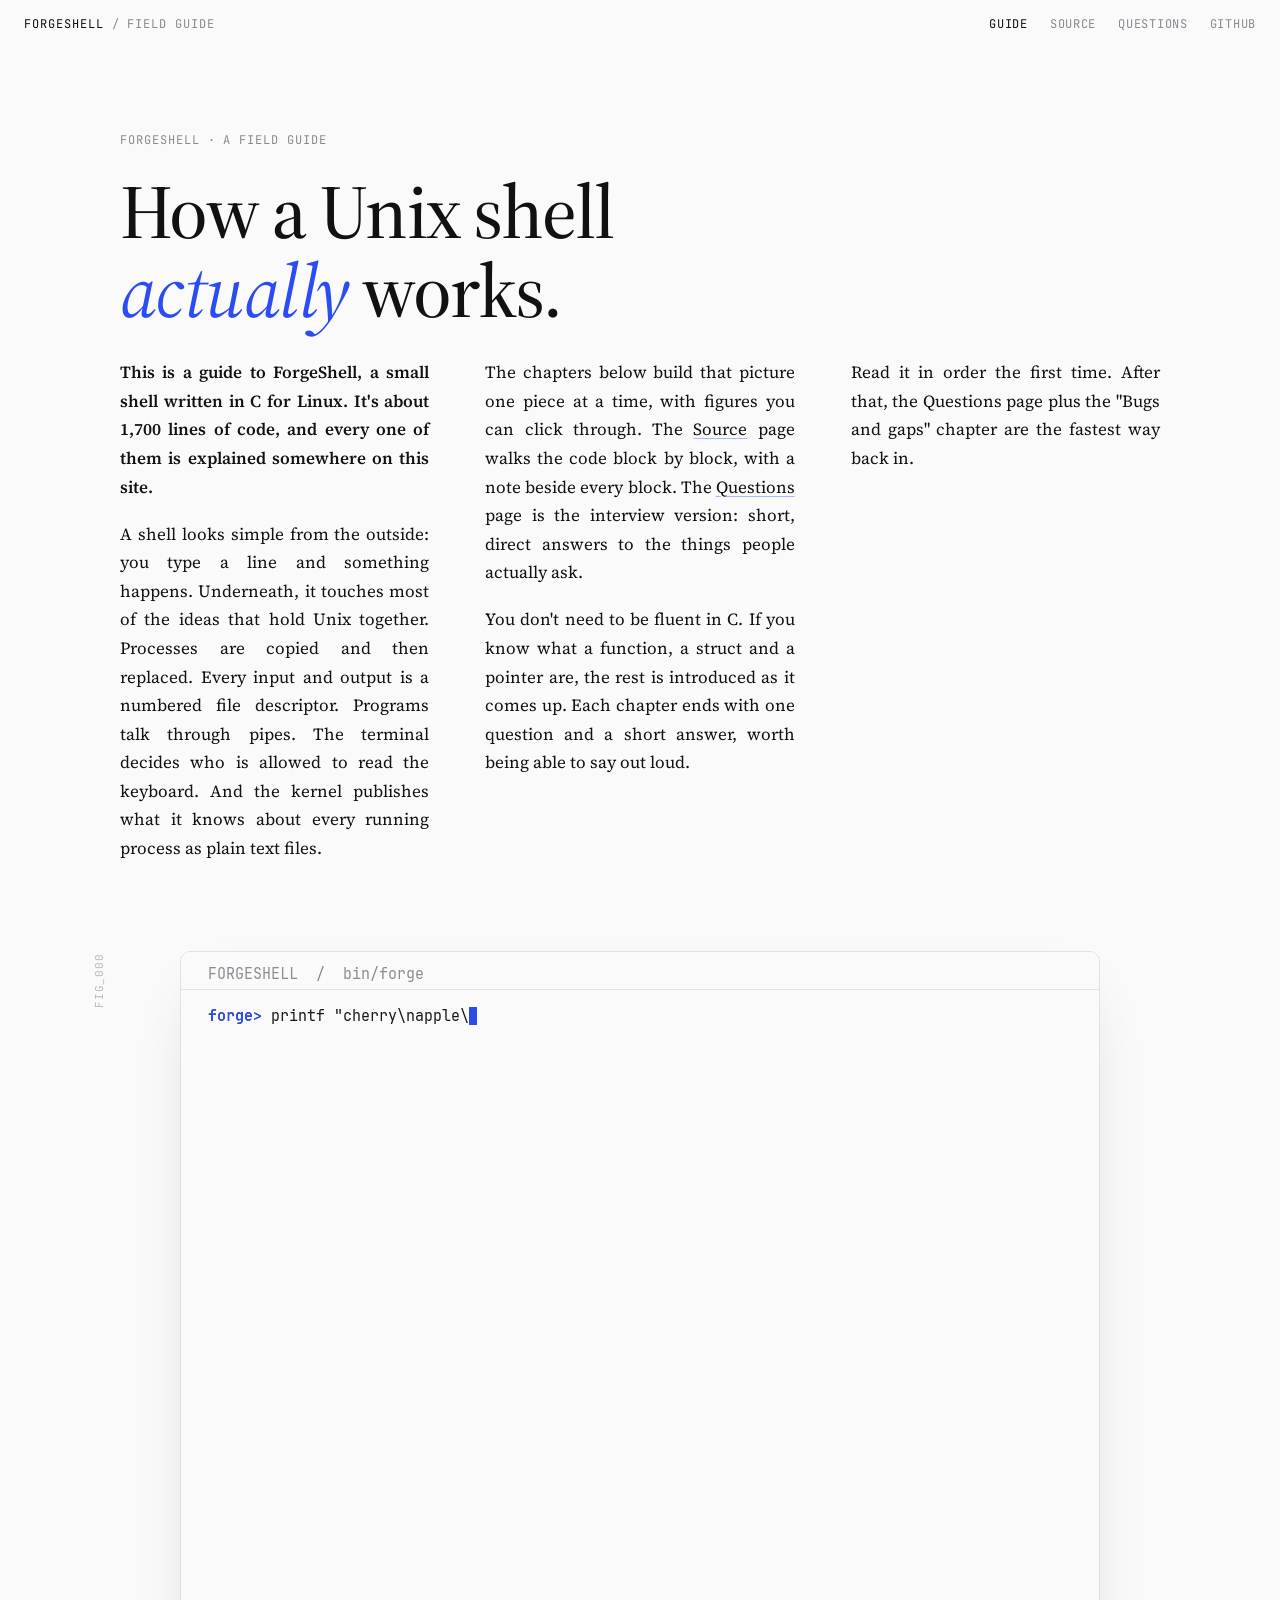
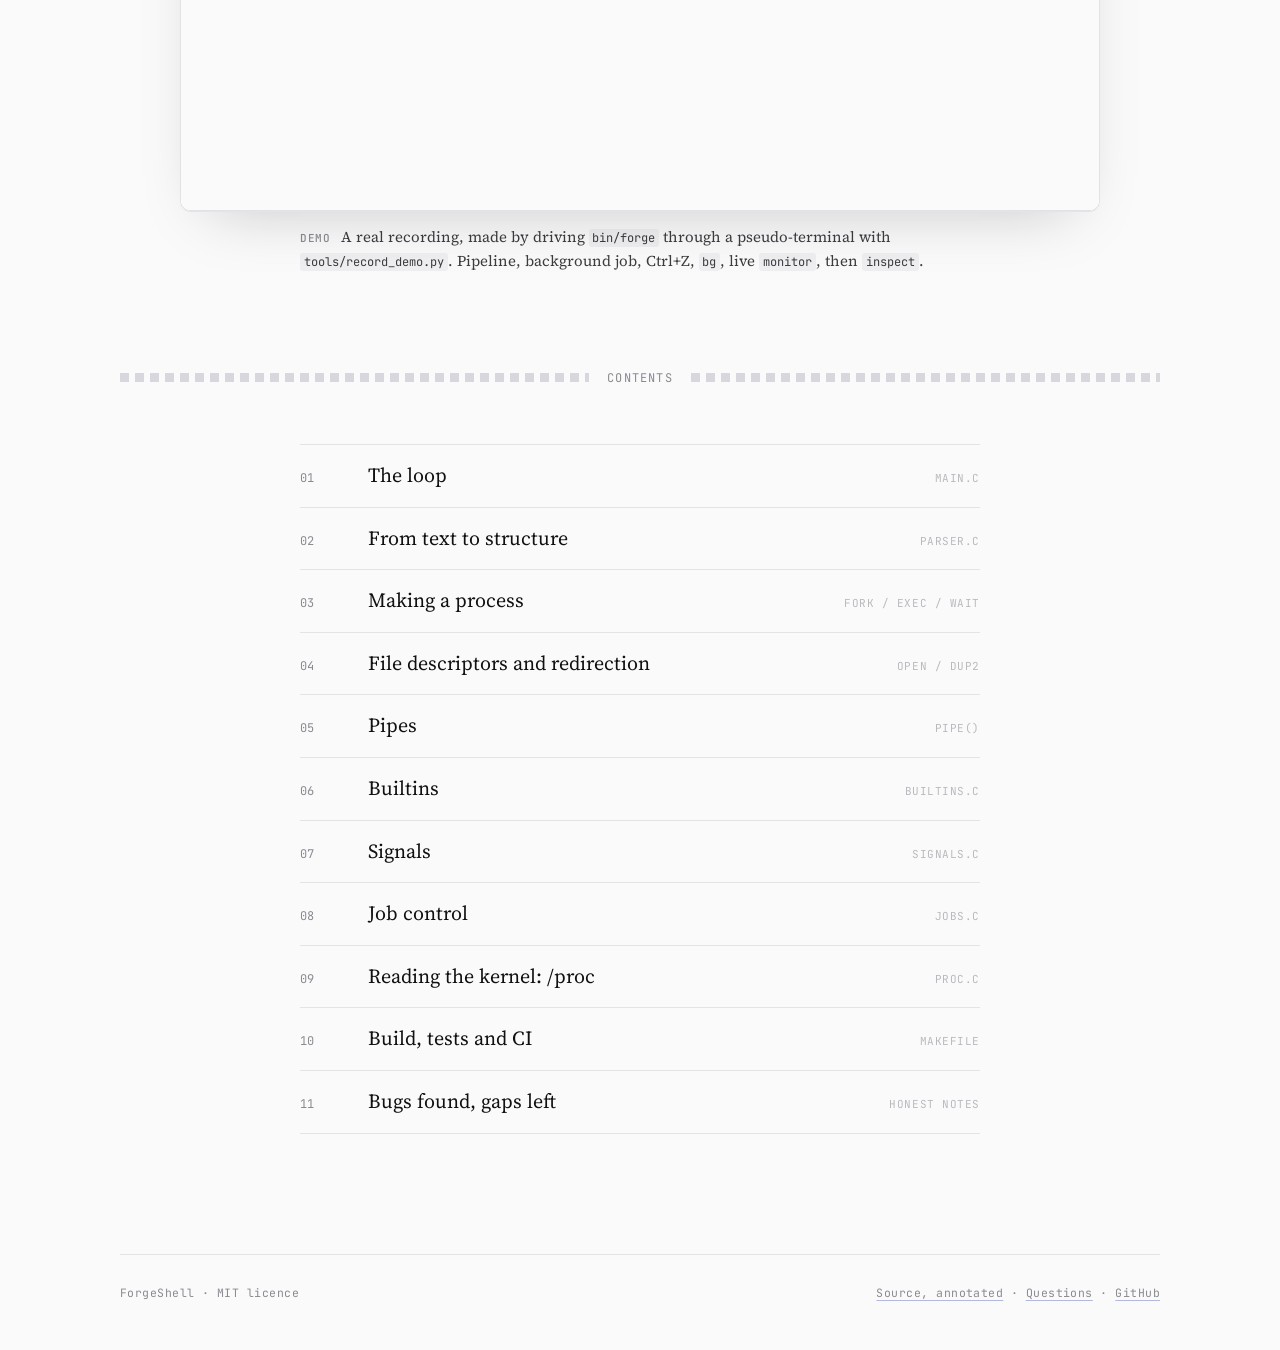
==== commit ef5acfba: "docs: add back links to chapter, source and questions pages - Chapter pages get a "Contents" link th" ====
--- a/docs/index.html
+++ b/docs/index.html
@@ -42,7 +42,7 @@
   <figcaption><b>Demo</b> A real recording, made by driving <code>bin/forge</code> through a pseudo-terminal with <code>tools/record_demo.py</code>. Pipeline, background job, Ctrl+Z, <code>bg</code>, live <code>monitor</code>, then <code>inspect</code>.</figcaption>
 </figure>
 
-<div class="divider">Contents</div>
+<div class="divider" id="contents">Contents</div>
 
 <ol class="toc measure">
   <li><a href="loop.html"><span class="n">01</span><span class="t">The loop</span><span class="d">main.c</span></a></li>
--- a/docs/assets/style.css
+++ b/docs/assets/style.css
@@ -109,6 +109,27 @@
 }
 .nav a:hover, .nav a[aria-current="page"] { color: var(--ink); }
 
+/* ---------- back links ---------- */
+
+.backbar { max-width: var(--wide); margin: 28px auto 0; }
+.backbar + .divider { margin-top: 40px; }
+.backlink {
+  display: inline-flex;
+  align-items: center;
+  gap: 8px;
+  font-family: var(--mono);
+  font-size: 12px;
+  letter-spacing: 0.06em;
+  text-transform: uppercase;
+  color: var(--muted);
+  text-decoration: none;
+  padding: 6px 10px 6px 0;
+  transition: color 0.15s, gap 0.15s;
+}
+.backlink:hover { color: var(--blue); gap: 12px; }
+.files .backlink { margin: 0 0 16px; }
+.qpage .backlink { margin-bottom: 18px; }
+
 /* ---------- layout ---------- */
 
 .page { padding: 0 24px; }
